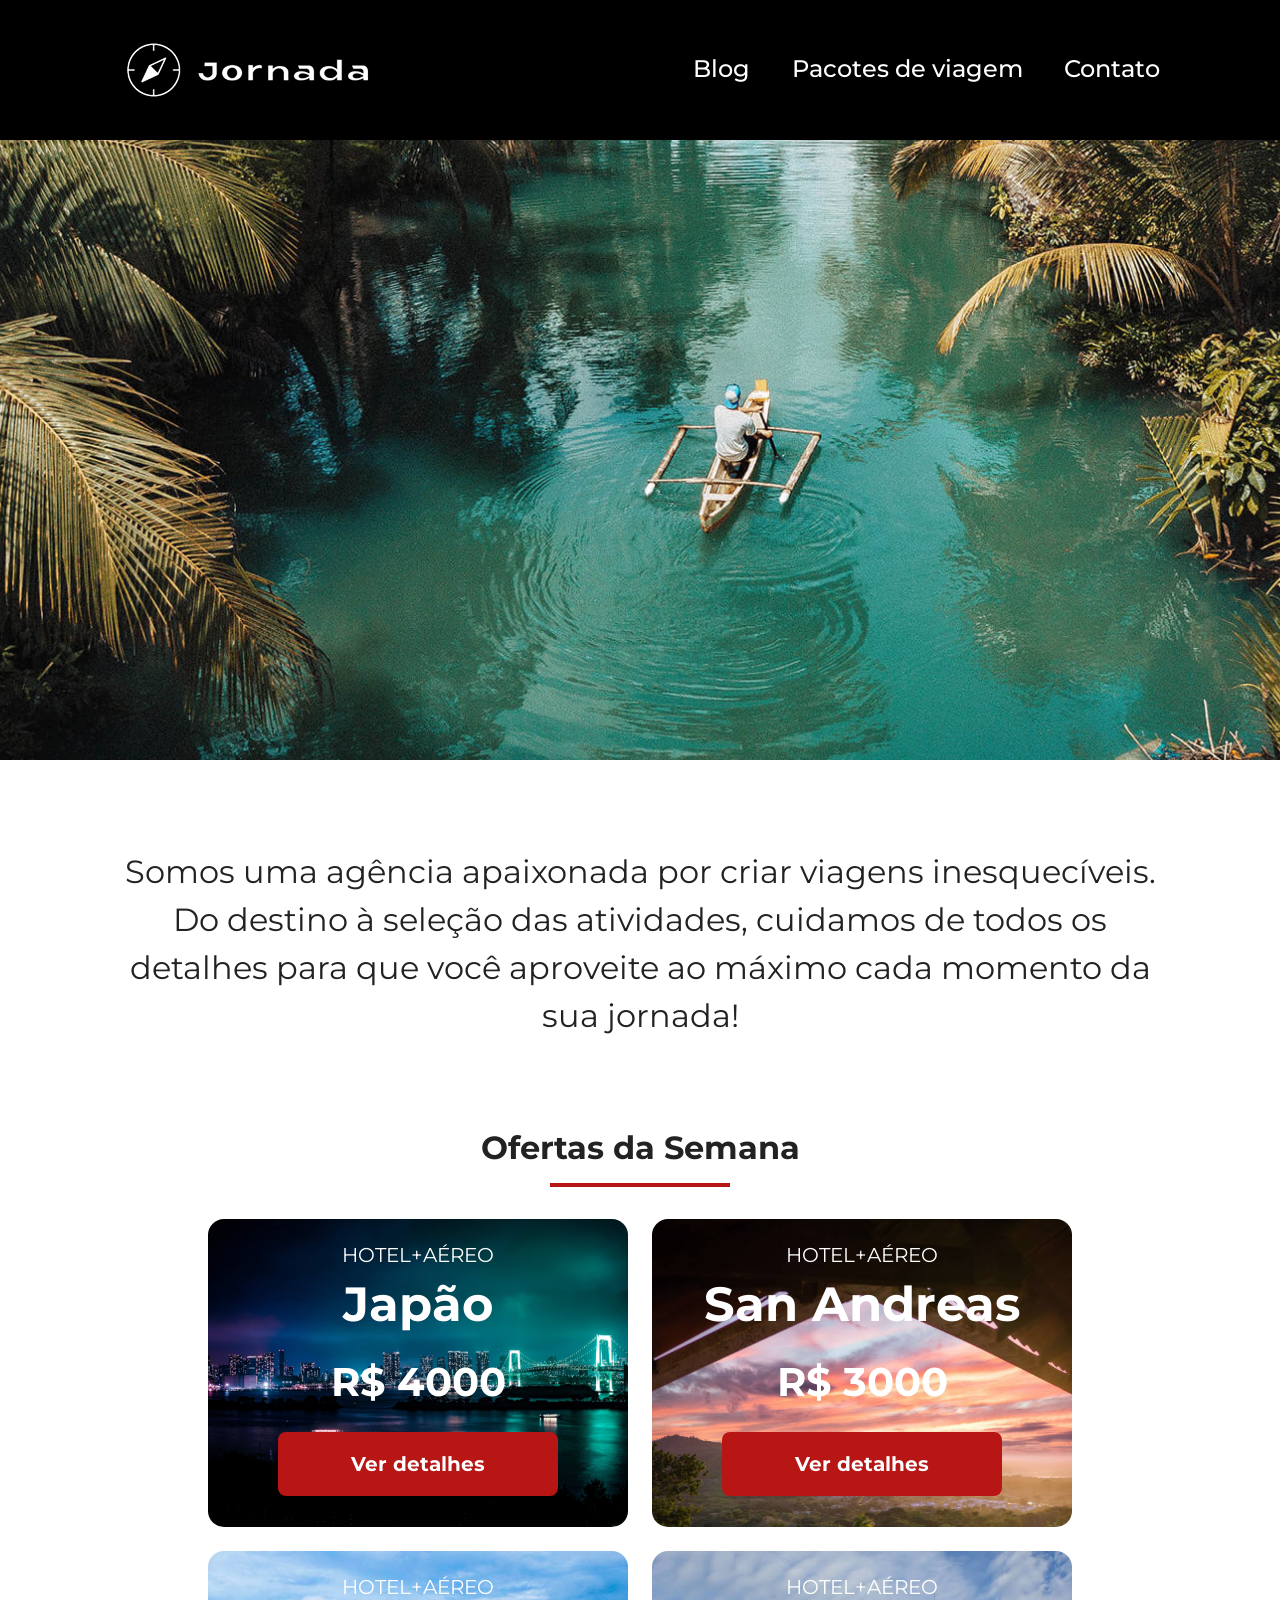
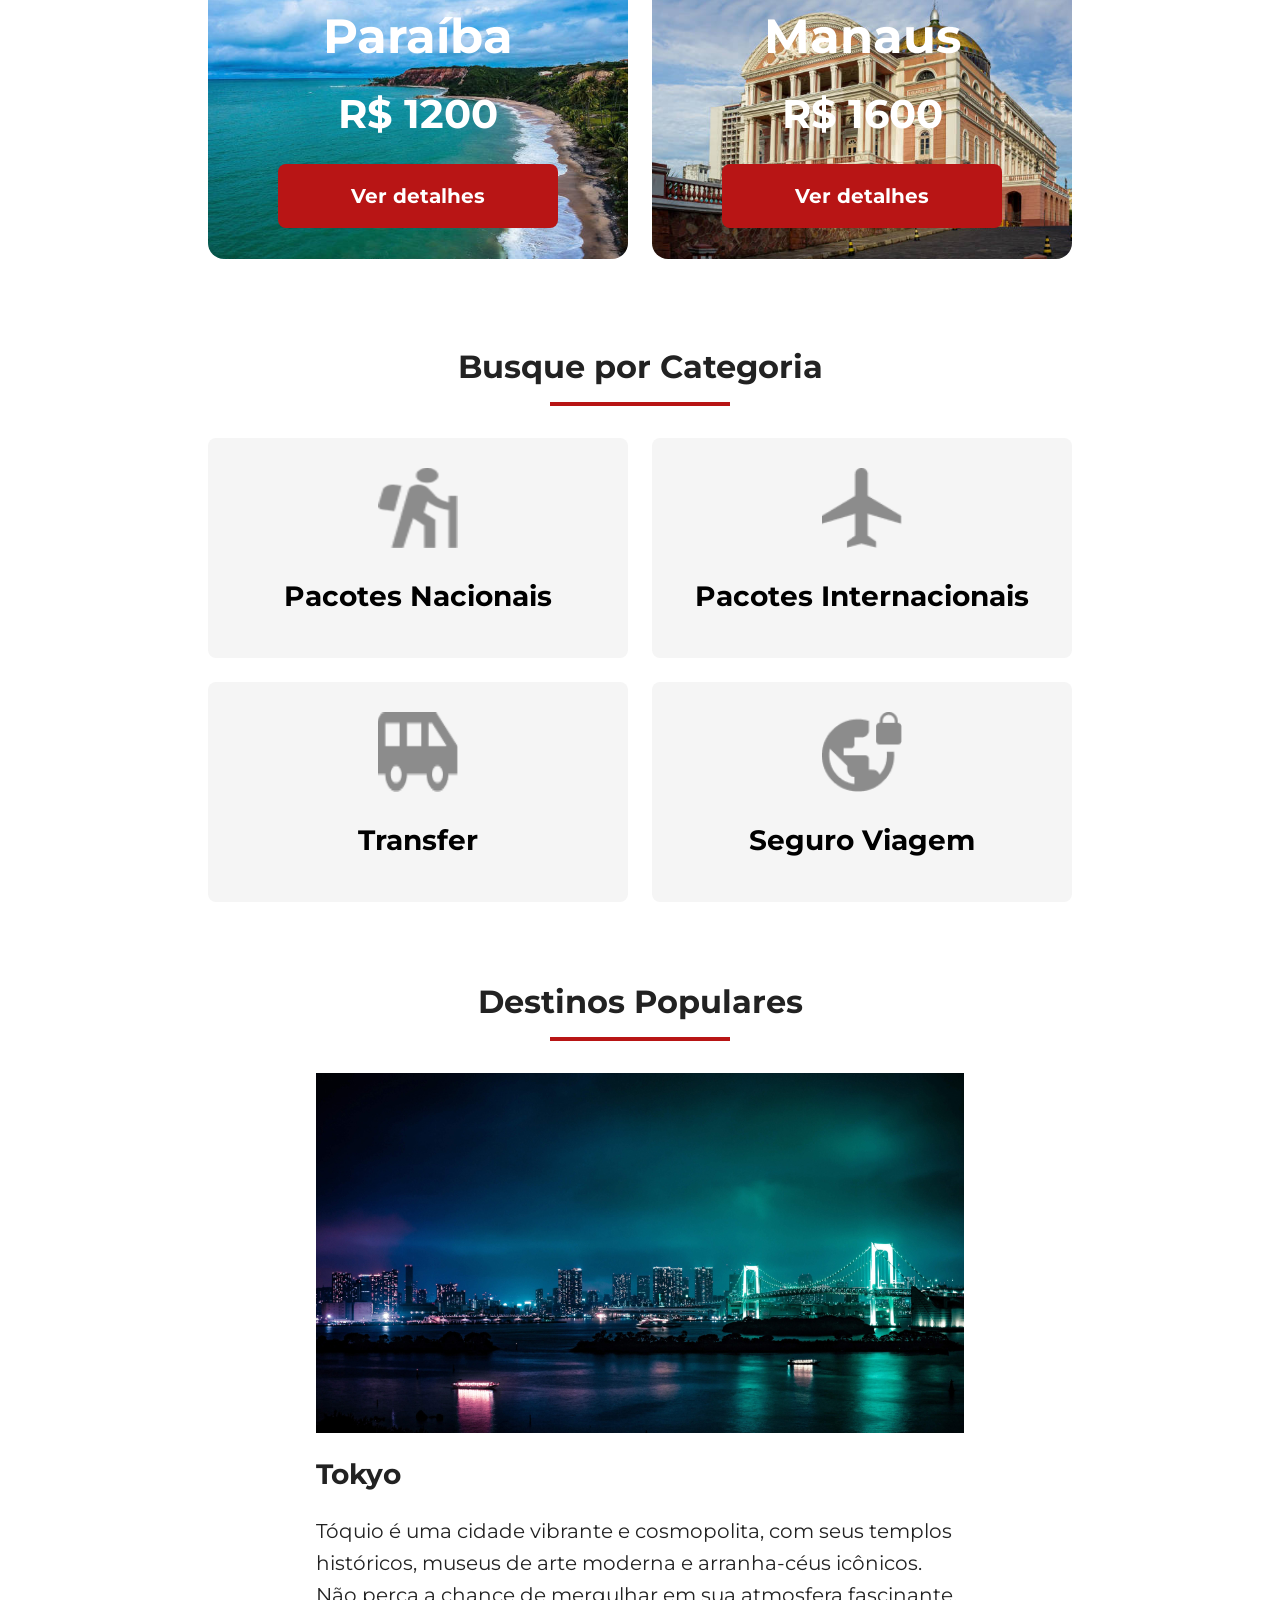
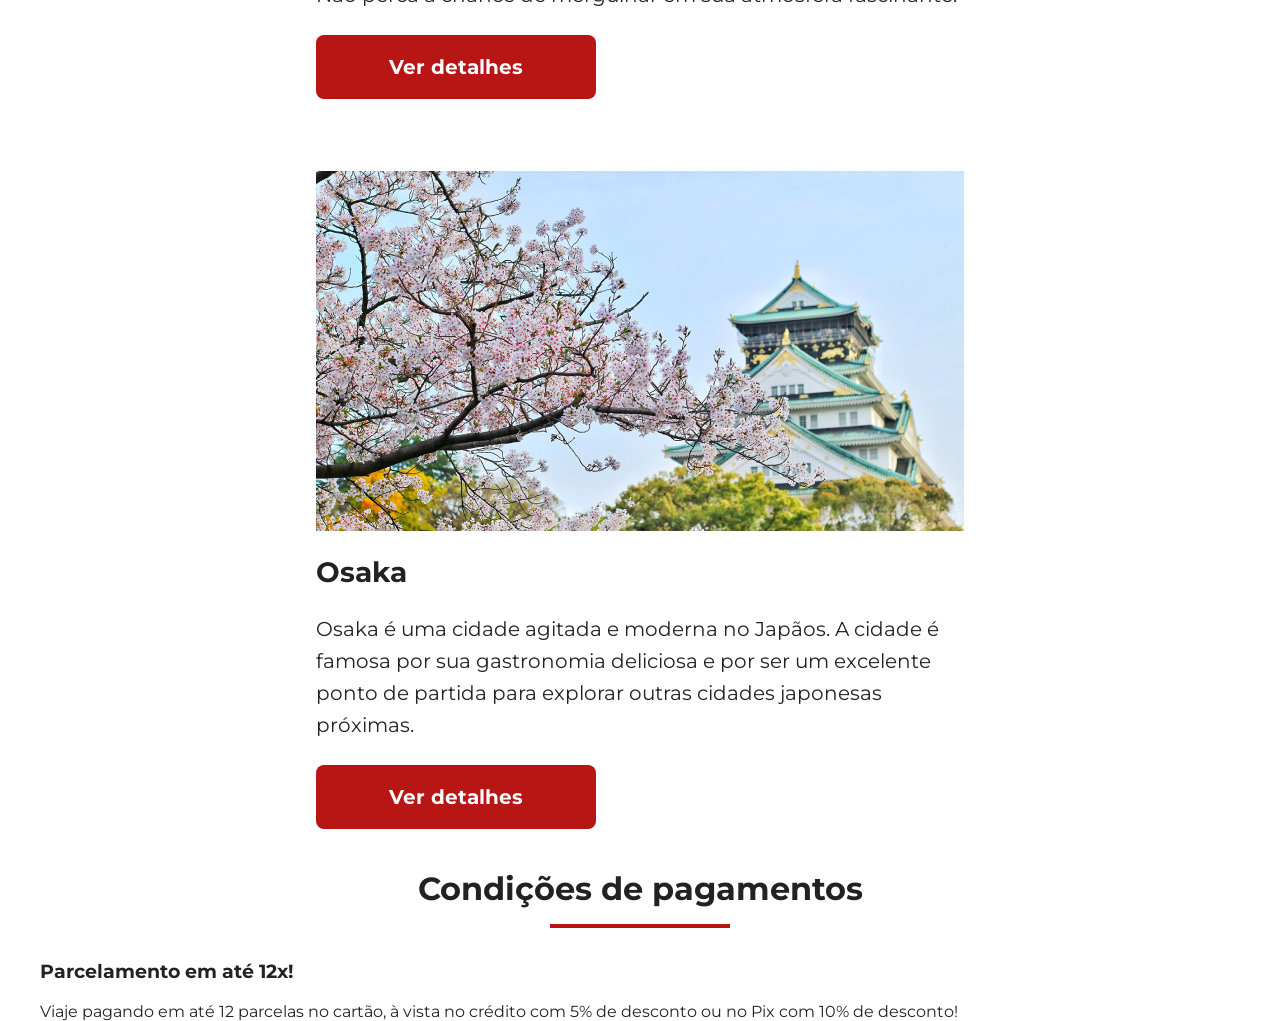
==== index.html @ bf931038 "adiciona a estrutura da sessao de pagamentos" ====
<!DOCTYPE html>
<html lang="pt-br">
<head>
    <meta charset="UTF-8">
    <meta name="viewport" content="width=device-width, initial-scale=1.0">
    <link rel="stylesheet" href="./css/style.css">
    <title>Jornada Viagens</title>
</head>
<body>
    <header>
        <a class="logo" href="index.html" title="Voltar para a página inicial"><img class="img-mobile" src="./img/bussula-Jornada-branco.png" alt="Bussula do logo Jornada Viagens na cor branca"> <img class="img-desktop" src="./img/bussula-texto-jornada-branco.png" alt="logo do Jornada Viagens na cor branca"></a>
        <div class="navigation-menu">
            <label for="menu"><img src="./img/menu.png" alt="menu"></label>
            <input type="checkbox" id="menu" hidden>
            <nav>
                <ul class="list-links">
                    <li><a href="blog.html" title="Acessar Blog" target="_blank">Blog</a></li>
                    <li><a href="pacotes.html" title="Acessar pacote de Viagens" target="_blank">Pacotes de viagem</a></li>
                    <li><a href="contato.html" title="Acessar Contatos" target="_blank">Contato</a></li>
                </ul>
            </nav>
        </div>
    </header>
    <section class="hero">
        <div class="hero-img"></div>
        <h2>Somos uma agência apaixonada por criar viagens inesquecíveis. Do destino à seleção das atividades, cuidamos de todos os detalhes para que você aproveite ao máximo cada momento da sua jornada!</h2>
    </section>
    <section class="offers">
        <div class="section-title">
            <h2>Ofertas da Semana</h2>
            <hr>
        </div>
        <div class="offers-cards">
            <article class="card japao">
                <header>
                    <p>HOTEL+AÉREO</p>
                    <h3>Japão <br> <span>R$ 4000</span></h3>
                </header>
                <footer>
                    <a href="#" class="button">Ver detalhes</a>
                </footer>
            </article>
            <article class="card san-andreas">
                <header>
                    <p>HOTEL+AÉREO</p>
                    <h3>San Andreas<br> <span>R$ 3000</span></h3>
                </header>
                <footer>
                    <a href="#" class="button">Ver detalhes</a>
                </footer>
            </article>
            <article class="card paraiba">
                <header>
                    <p>HOTEL+AÉREO</p>
                    <h3>Paraíba <br> <span>R$ 1200</span></h3>
                </header>
                <footer>
                    <a href="#" class="button">Ver detalhes</a>
                </footer>
            </article>
            <article class="card manaus">
                <header>
                    <p>HOTEL+AÉREO</p>
                    <h3>Manaus <br> <span>R$ 1600</span></h3>
                </header>
                <footer>
                    <a href="#" class="button">Ver detalhes</a>
                </footer>
            </article>
        </div>
    </section>
    <section class="categories">
        <div class="section-title">
            <h2>Busque por Categoria</h2>
            <hr>
        </div>
        <section class="categories-container">
            <div class="categories-cards">
                <a href="#" class="categories-links" target="_blank" title="Busque pela categoria Pacotes Nacionais"><img src="./img/icon-pacotes-nacionais.png" alt="Icone de um homem andando com uma mochila nas costas"> <h4>Pacotes Nacionais</h4></a>
            </div>
            <div class="categories-cards">
                <a href="#" class="categories-links" target="_blank" title="Busque pela categoria Pacotes Internacionais"><img src="./img/icon-pacotes-interacionais.png" alt="Icone de um avião"> <h4>Pacotes Internacionais</h4></a>
            </div>
            <div class="categories-cards">
                <a href="#" class="categories-links" target="_blank" title="Busque pela categoria Transfer"><img src="./img/icon-transfer.png" alt="Icone de uma van"> <h4>Transfer</h4></a>
            </div>
            <div class="categories-cards">
                <a href="#" class="categories-links" target="_blank" title="Busque pela categoria Seguro Viagem"><img src="./img/icon-seguro viagem.png" alt="Icone do planeta terra com um cadeado"> <h4>Seguro Viagem</h4></a>
            </div>
        </section>
    </section>
    <section class="destination">
        <div class="section-title">
            <h2>Destinos Populares</h2>
            <hr>
        </div>
        <div class="destination-items">
            <article class="item">
                <header>
                    <div class="img-item tokyo"></div>
                    <h4>Tokyo</h4>
                    <p>Tóquio é uma cidade vibrante e cosmopolita, com seus templos históricos, museus de arte moderna e arranha-céus icônicos. Não perca a chance de mergulhar em sua atmosfera fascinante.</p>
                </header>
                <footer>
                    <a href="#" class="button" target="_blank" title="Veja mais detalhes do destino Tokyo">Ver detalhes</a>
                </footer>
            </article>
            <article class="item">
                <header>
                    <div class="img-item osaka"></div>
                    <h4>Osaka</h4>
                    <p>Osaka é uma cidade agitada e moderna no Japãos. A cidade é famosa por sua gastronomia deliciosa e por ser um excelente ponto de partida para explorar outras cidades japonesas próximas.</p>
                </header>
                <footer>
                    <a href="#" class="button" target="_blank" title="Veja mais detalhes do destino Osaka">Ver detalhes</a>
                </footer>
            </article>
        </div>
    </section>
    <section class="payments">
        <div class="section-title">
            <h2>Condições de pagamentos</h2>
            <hr>
        </div>
        <div class="text-content">
            <h3>Parcelamento em até 12x!</h3>
            <p>Viaje pagando em até 12 parcelas no cartão, à vista no crédito com 5% de desconto ou no Pix com 10% de desconto! </p>
        </div>
        <div class="image-content">
            <div class="image bag"></div>
            <div class="image passport"></div>
            <div class="image people"></div>
        </div>
    </section>
</body>
</html>
---- css/style.css ----
@import url(global.css);
@import url(header.css);
@import url(hero.css);
@import url(offers.css);
@import url(categories.css);
@import url(desination.css);
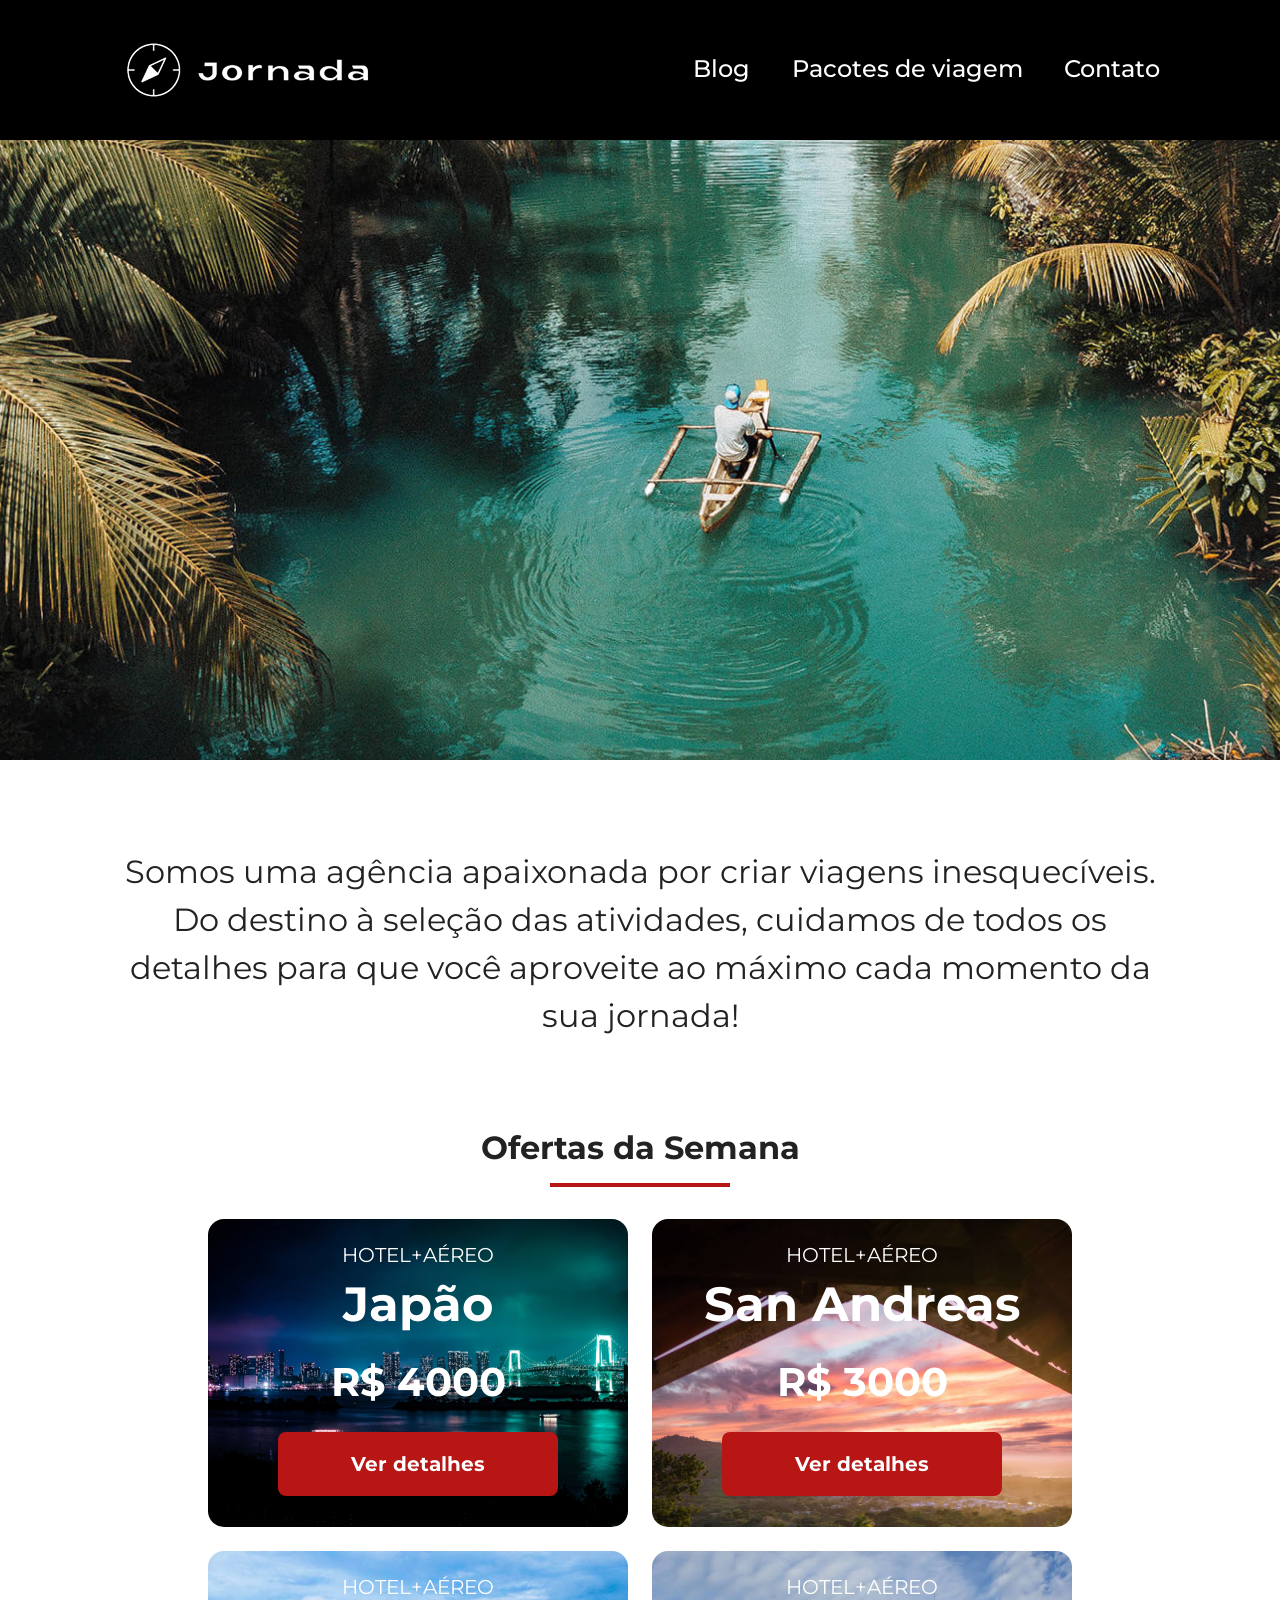
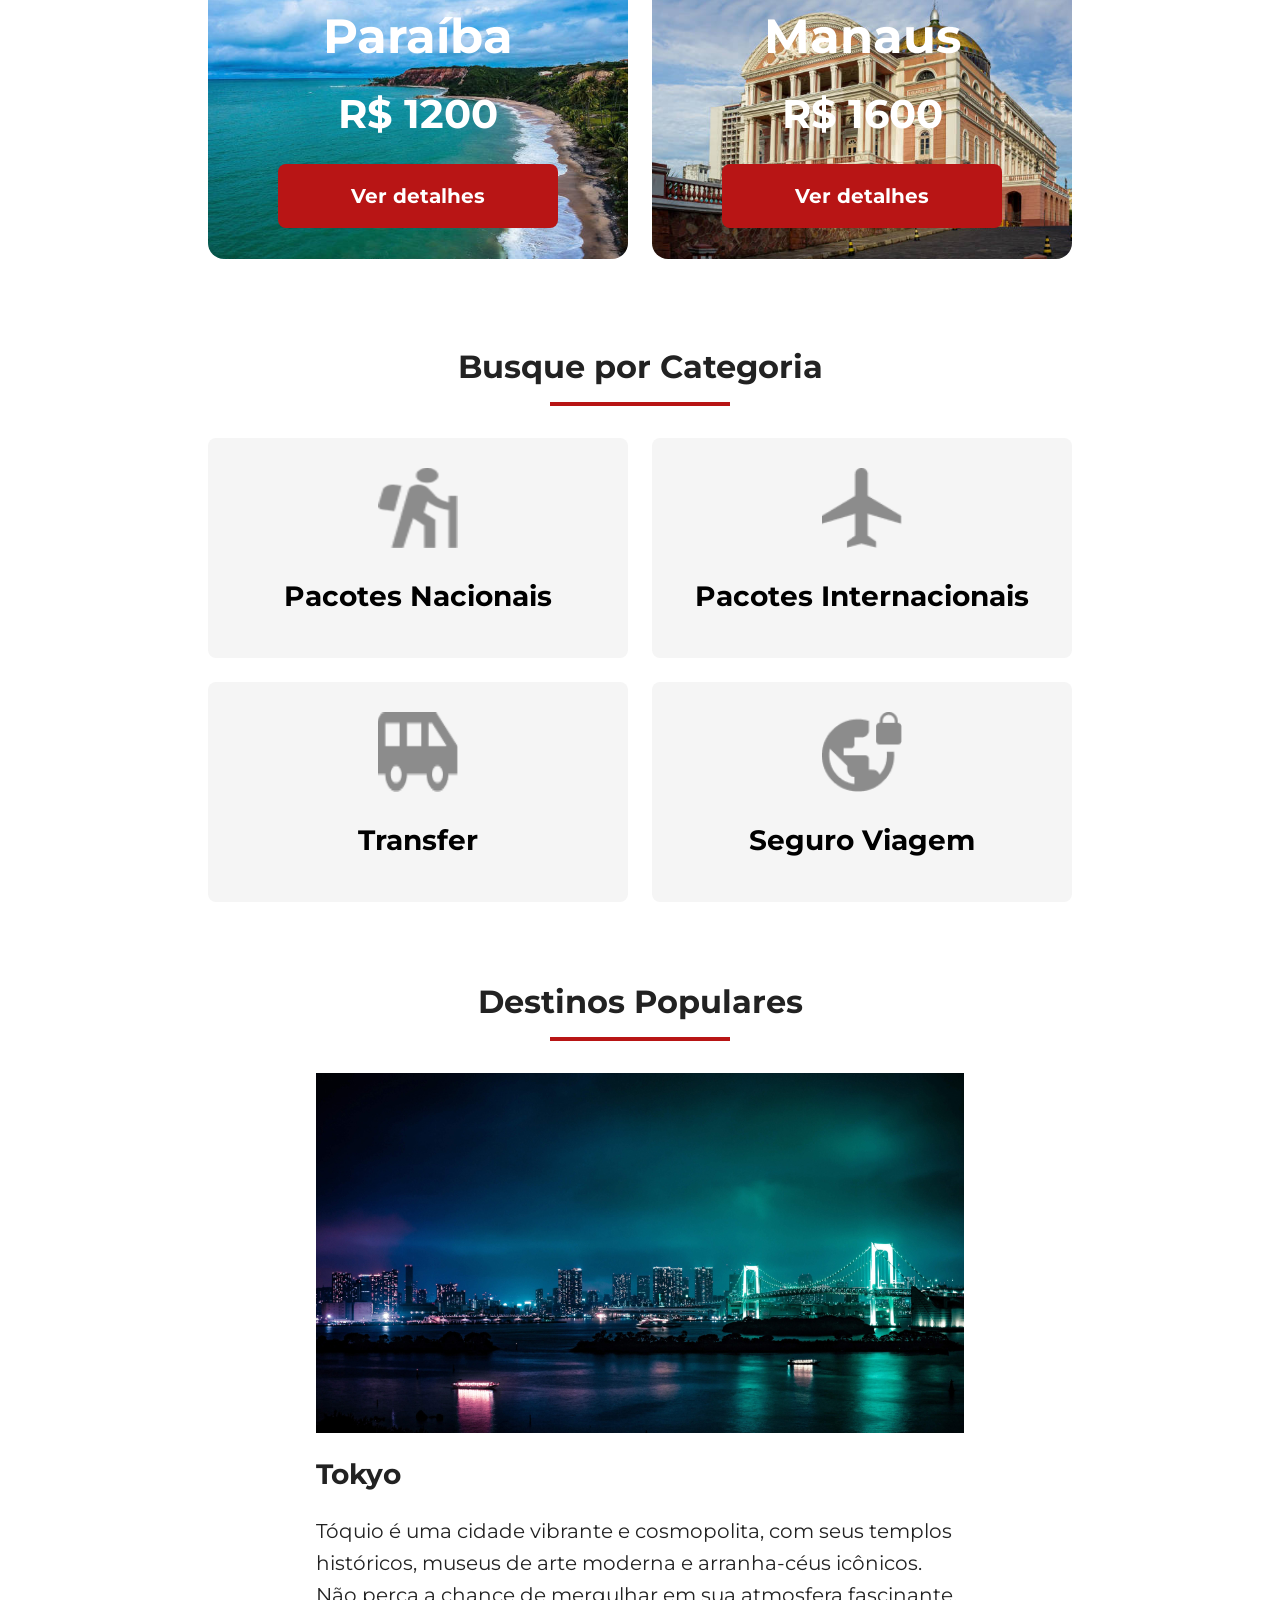
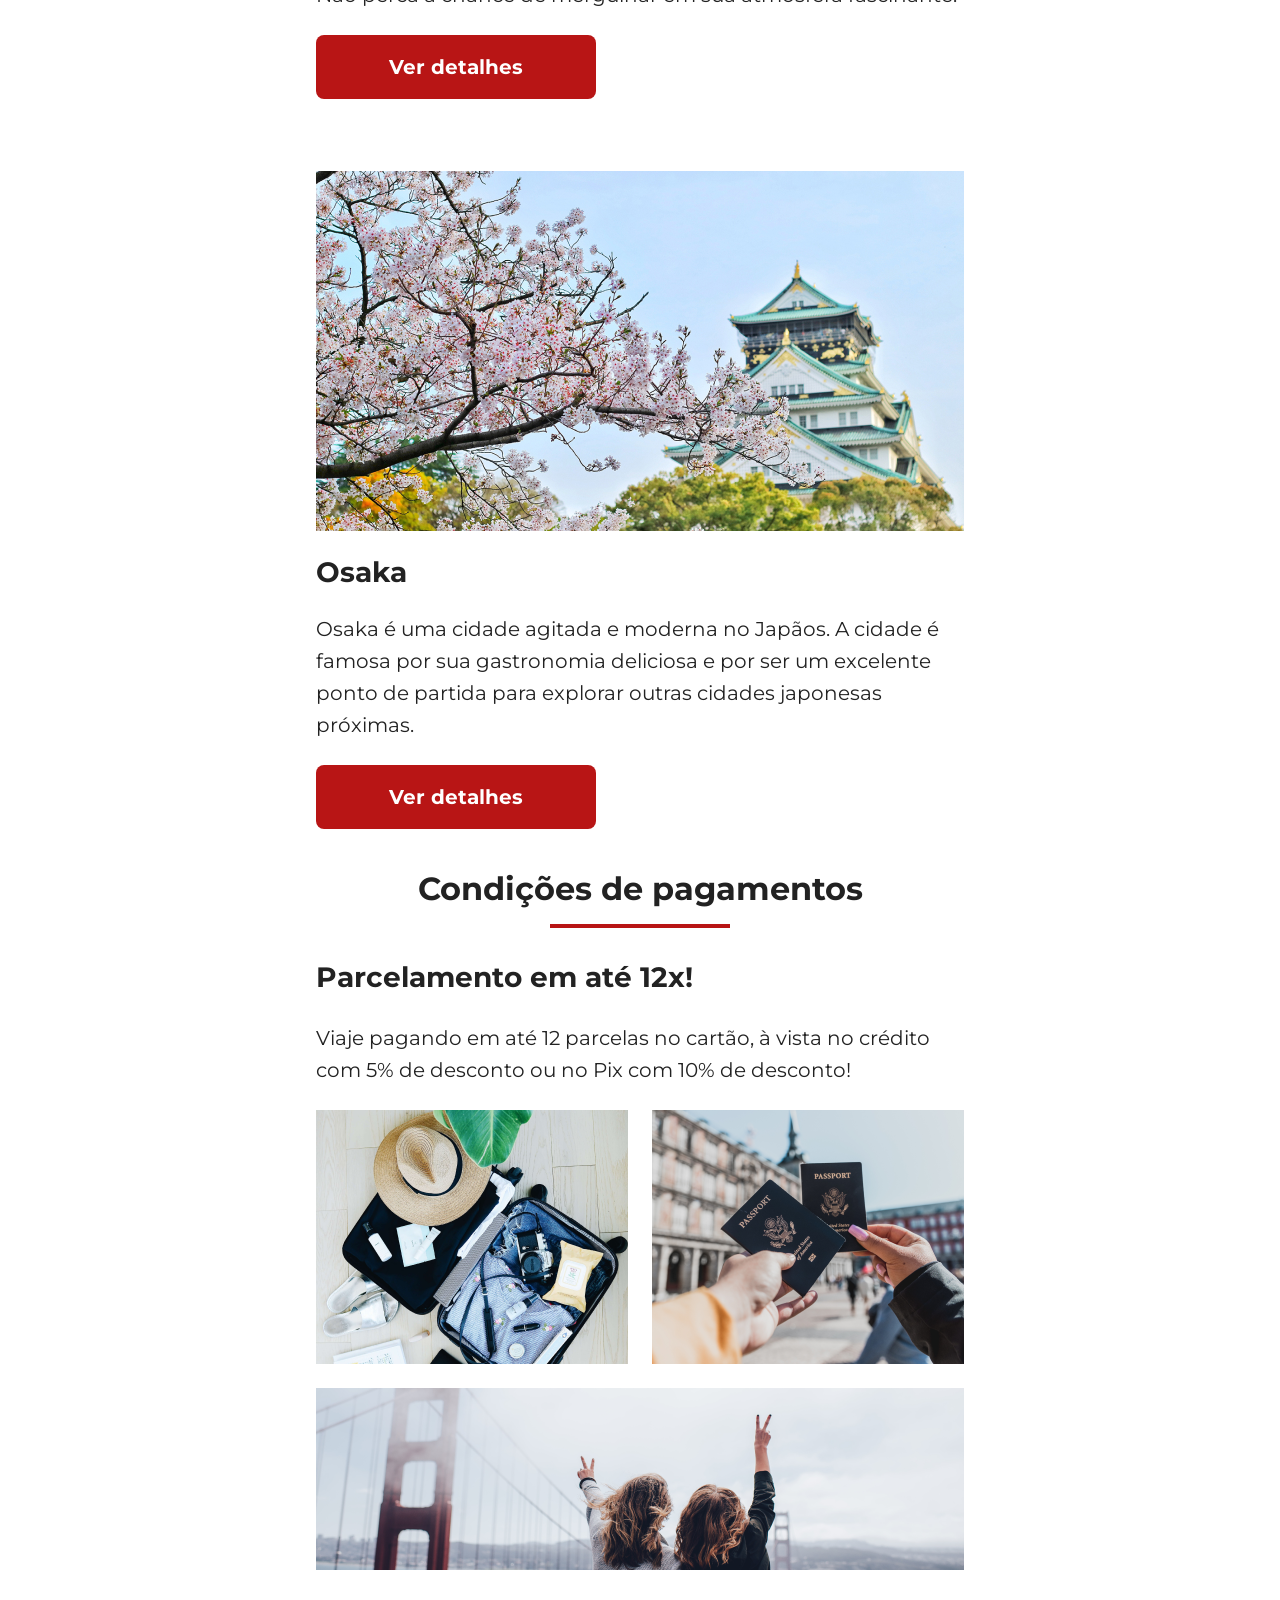
==== commit d283afa0: "finaliza a sessao de payments" ====
--- a/index.html
+++ b/index.html
@@ -123,8 +123,8 @@
             <hr>
         </div>
         <div class="text-content">
-            <h3>Parcelamento em até 12x!</h3>
-            <p>Viaje pagando em até 12 parcelas no cartão, à vista no crédito com 5% de desconto ou no Pix com 10% de desconto! </p>
+            <h3 class="content-title">Parcelamento em até 12x!</h3>
+            <p class="content-text">Viaje pagando em até 12 parcelas no cartão, à vista no crédito com 5% de desconto ou no Pix com 10% de desconto! </p>
         </div>
         <div class="image-content">
             <div class="image bag"></div>
--- a/css/style.css
+++ b/css/style.css
@@ -3,4 +3,5 @@
 @import url(hero.css);
 @import url(offers.css);
 @import url(categories.css);
-@import url(desination.css);+@import url(desination.css);
+@import url(payments.css);
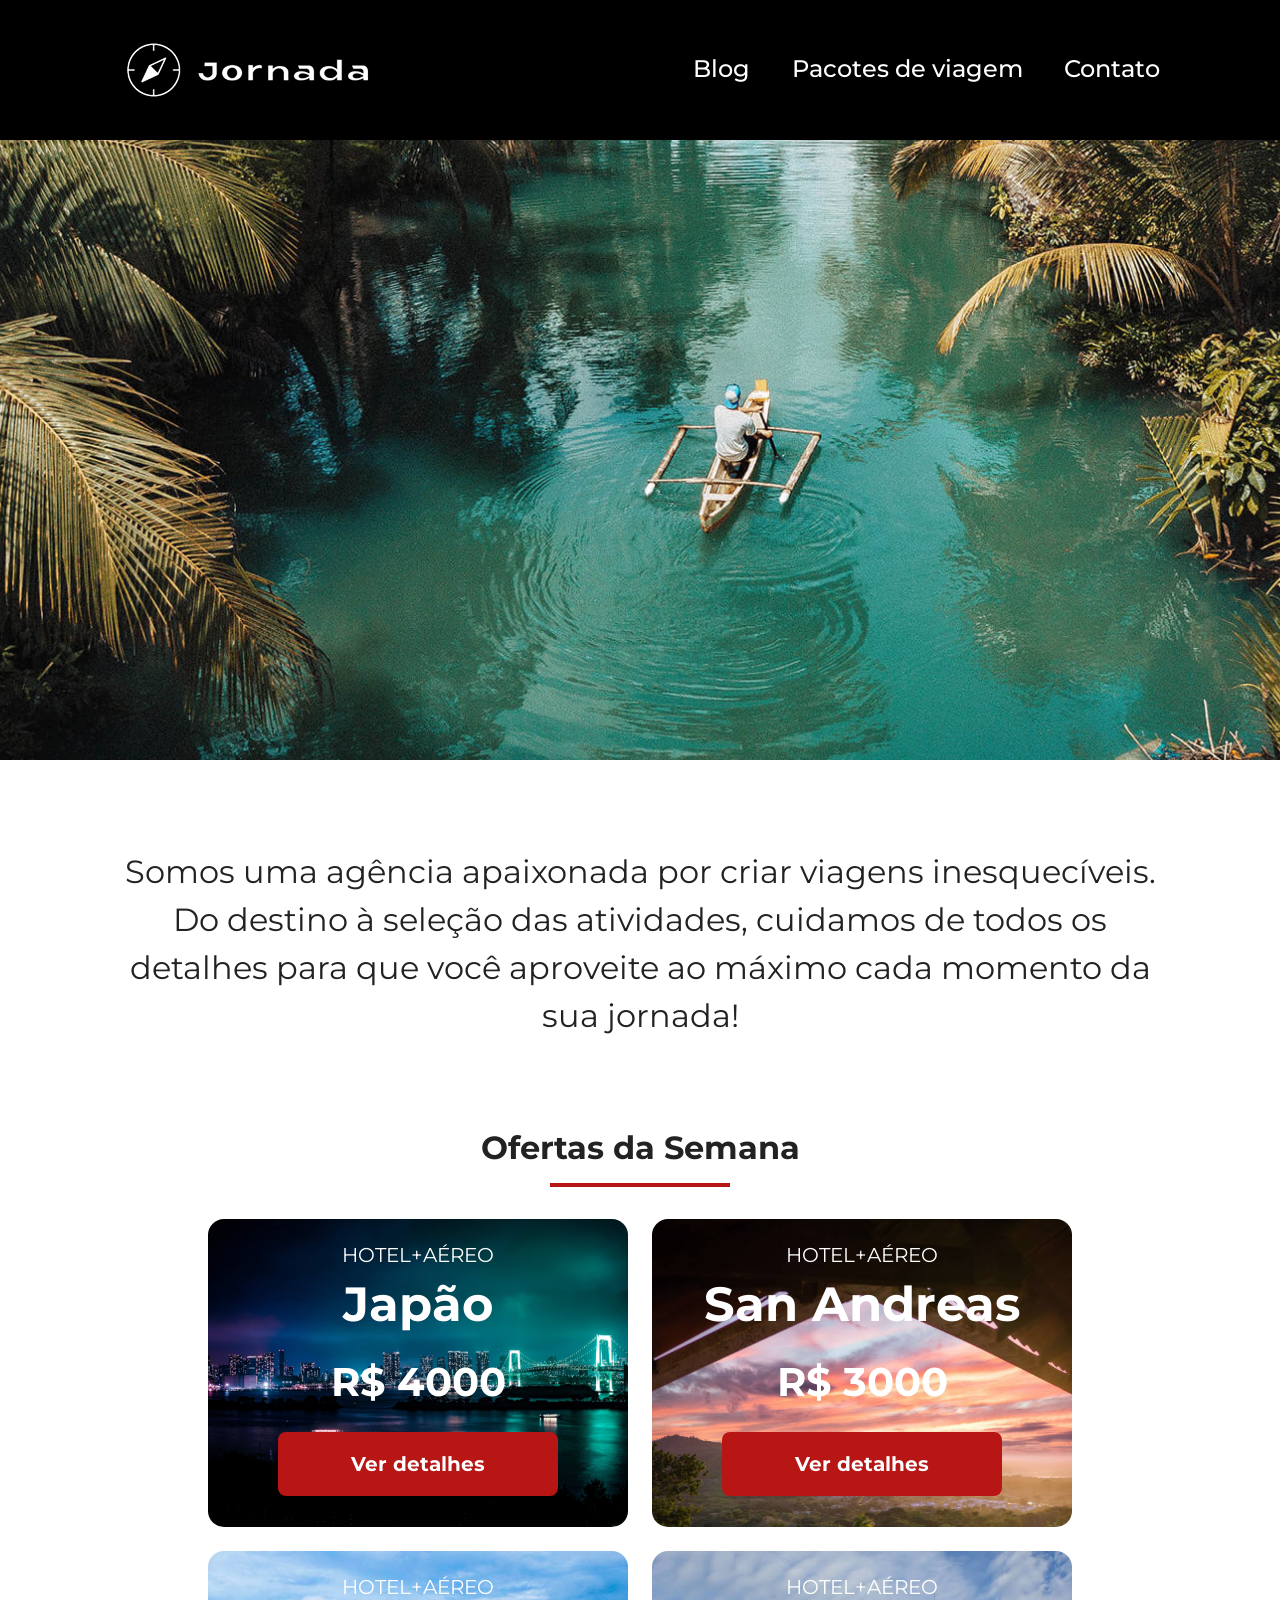
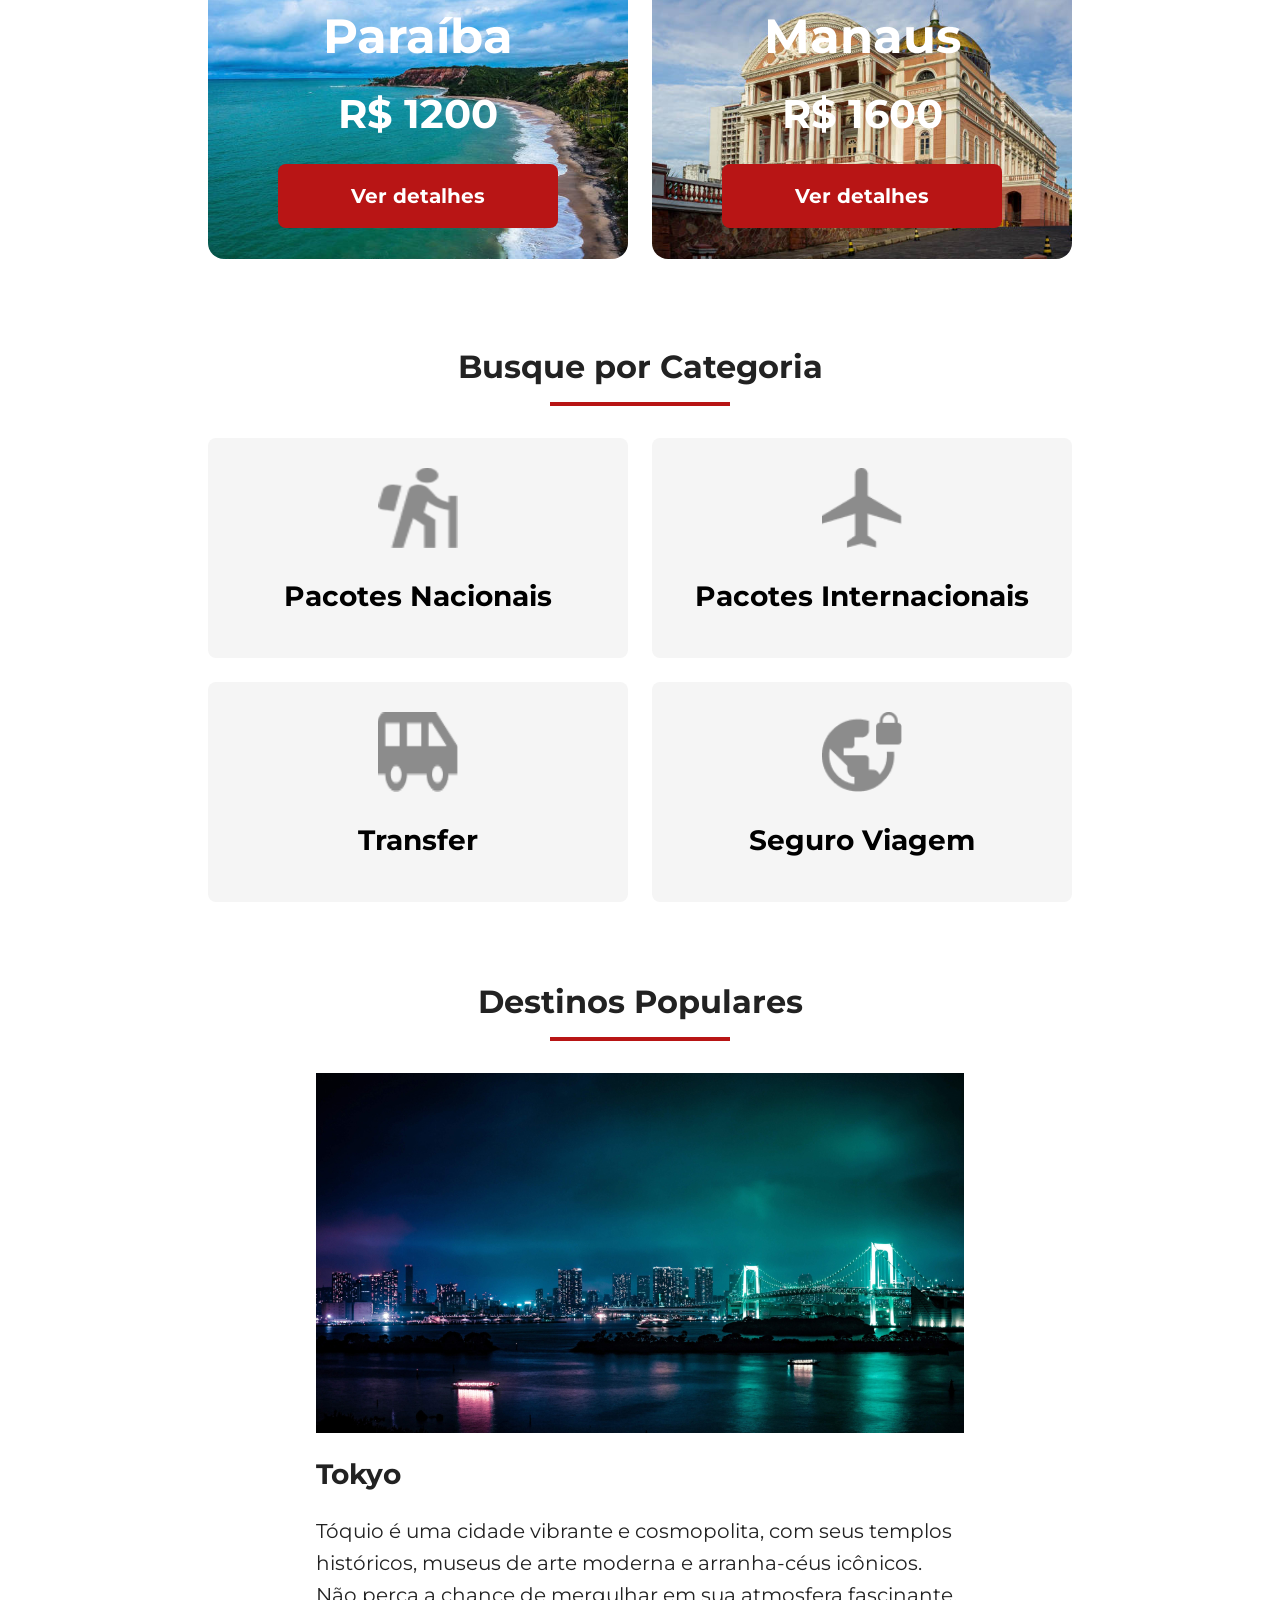
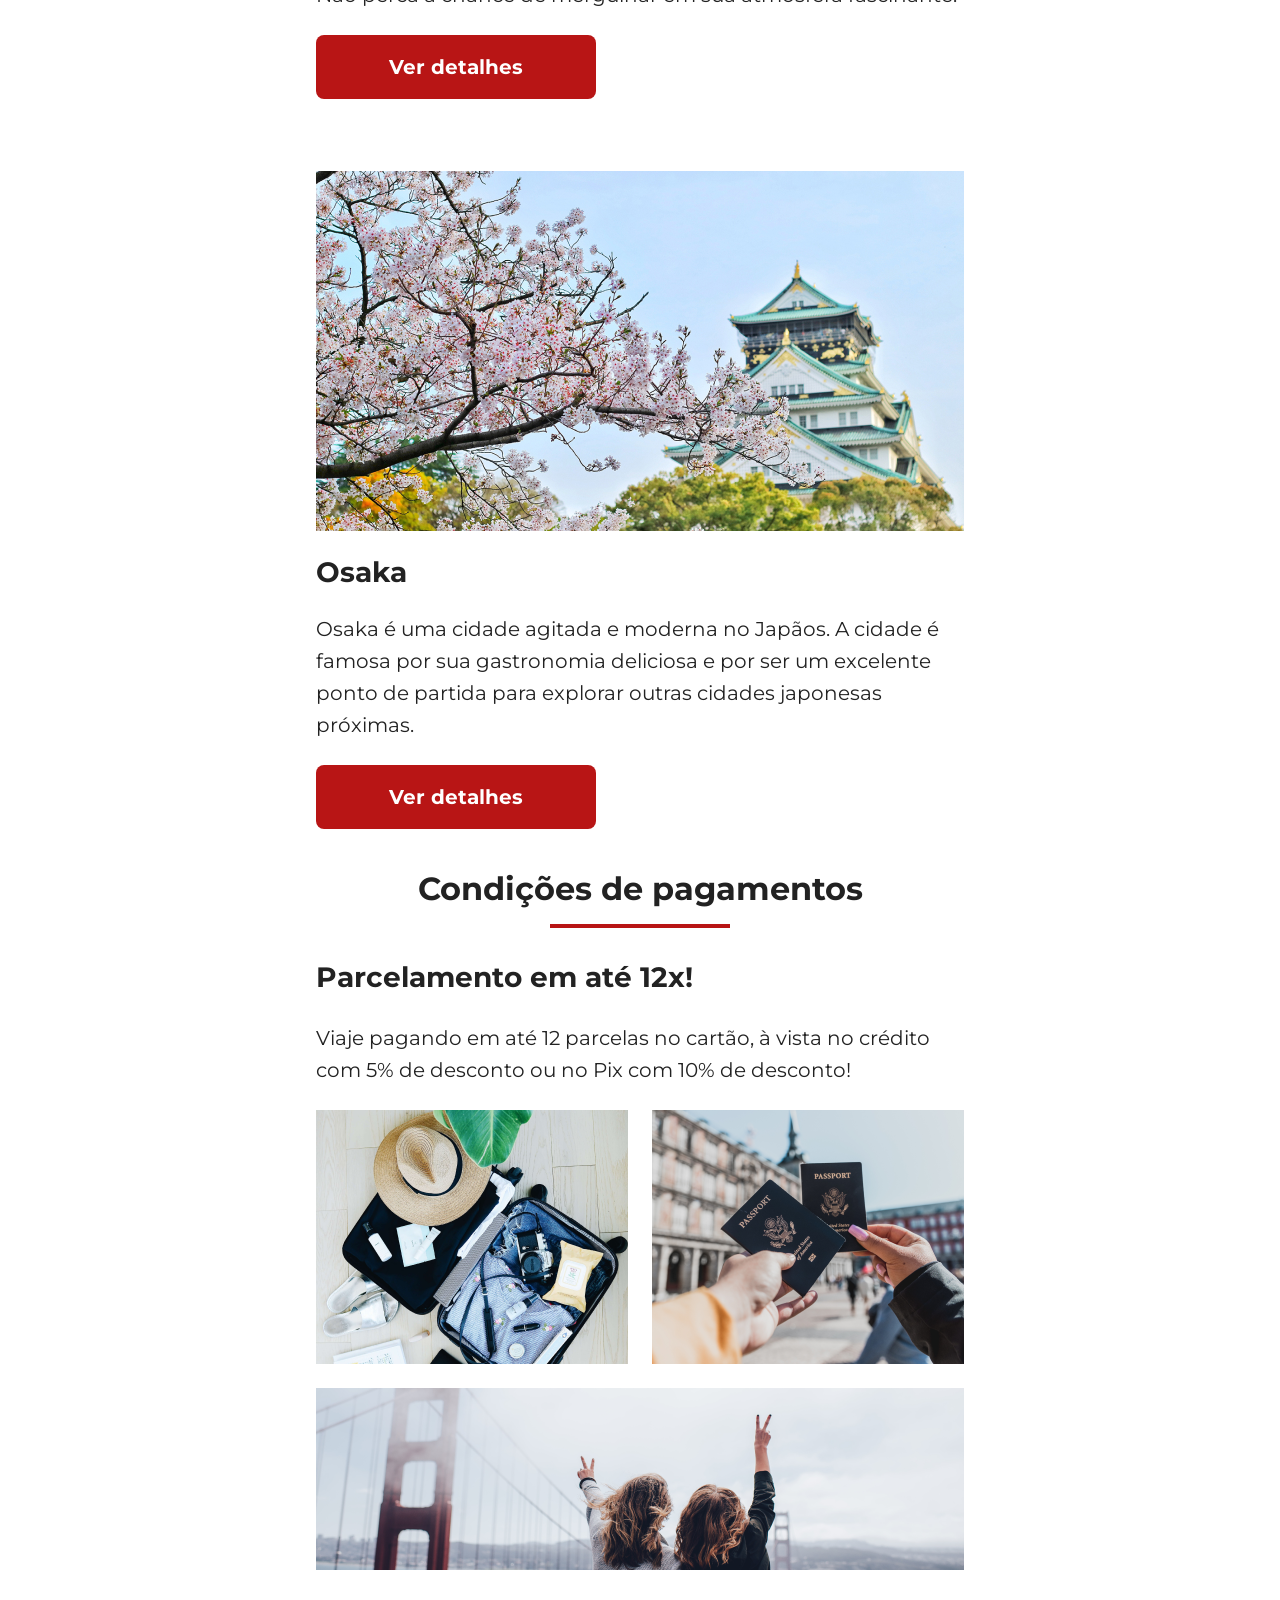
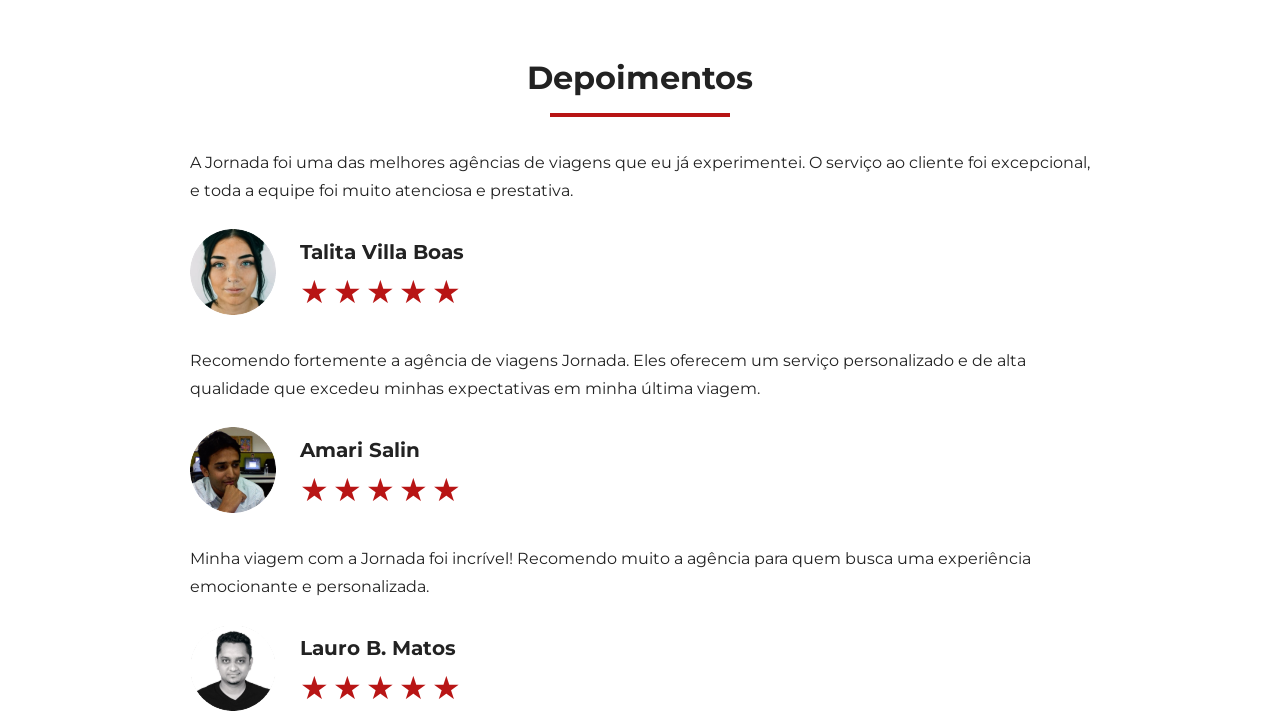
==== commit 4c913003: "finaliza stilos para o mobile" ====
--- a/index.html
+++ b/index.html
@@ -132,5 +132,67 @@
             <div class="image people"></div>
         </div>
     </section>
+    <section class="testimonials">
+        <div class="section-title">
+            <h2>Depoimentos</h2>
+            <hr>
+        </div>
+        <div class="testimonials-container">
+            <article>
+                <header>
+                    <p>A Jornada foi uma das melhores agências de viagens que eu já experimentei. O serviço ao cliente foi excepcional, e toda a equipe foi muito atenciosa e prestativa.</p>
+                </header>
+                <footer>
+                    <img src="img/photo-talita.png" alt="Imagem de perfil da cliente Talita Villas Boas">
+                    <div class="profile-content">
+                        <h4>Talita Villa Boas</h4>
+                        <div class="rating">
+                            <span class="star">★</span>
+                            <span class="star">★</span>
+                            <span class="star">★</span>
+                            <span class="star">★</span>
+                            <span class="star">★</span>
+                        </div>
+                    </div>
+                </footer>
+            </article>
+            <article>
+                 <header>
+                    <p>Recomendo fortemente a agência de viagens Jornada. Eles oferecem um serviço personalizado e de alta qualidade que excedeu minhas expectativas em minha última viagem.</p>
+                </header>
+                <footer>
+                    <img src="img/photo-amari.png" alt="Imagem de perfil da cliente Amari Salin">
+                    <div class="profile-content">
+                        <h4>Amari Salin</h4>
+                        <div class="rating">
+                            <span class="star">★</span>
+                            <span class="star">★</span>
+                            <span class="star">★</span>
+                            <span class="star">★</span>
+                            <span class="star">★</span>
+                        </div>
+                    </div>
+                </footer>
+            </article>
+            <article>
+                 <header>
+                    <p>Minha viagem com a Jornada foi incrível! Recomendo muito a agência para quem busca uma experiência emocionante e personalizada.</p>
+                </header>
+                <footer>
+                    <img src="img/photo-lauro.png" alt="Imagem de perfil da cliente Lauro Matos">
+                    <div class="profile-content">
+                        <h4>Lauro B. Matos</h4>
+                        <div class="rating">
+                            <span class="star">★</span>
+                            <span class="star">★</span>
+                            <span class="star">★</span>
+                            <span class="star">★</span>
+                            <span class="star">★</span>
+                        </div>
+                    </div>
+                </footer>
+            </article>
+        </div>
+    </section>
 </body>
 </html>
--- a/css/style.css
+++ b/css/style.css
@@ -4,4 +4,5 @@
 @import url(offers.css);
 @import url(categories.css);
 @import url(desination.css);
-@import url(payments.css);+@import url(payments.css);
+@import url(testimonials.css);
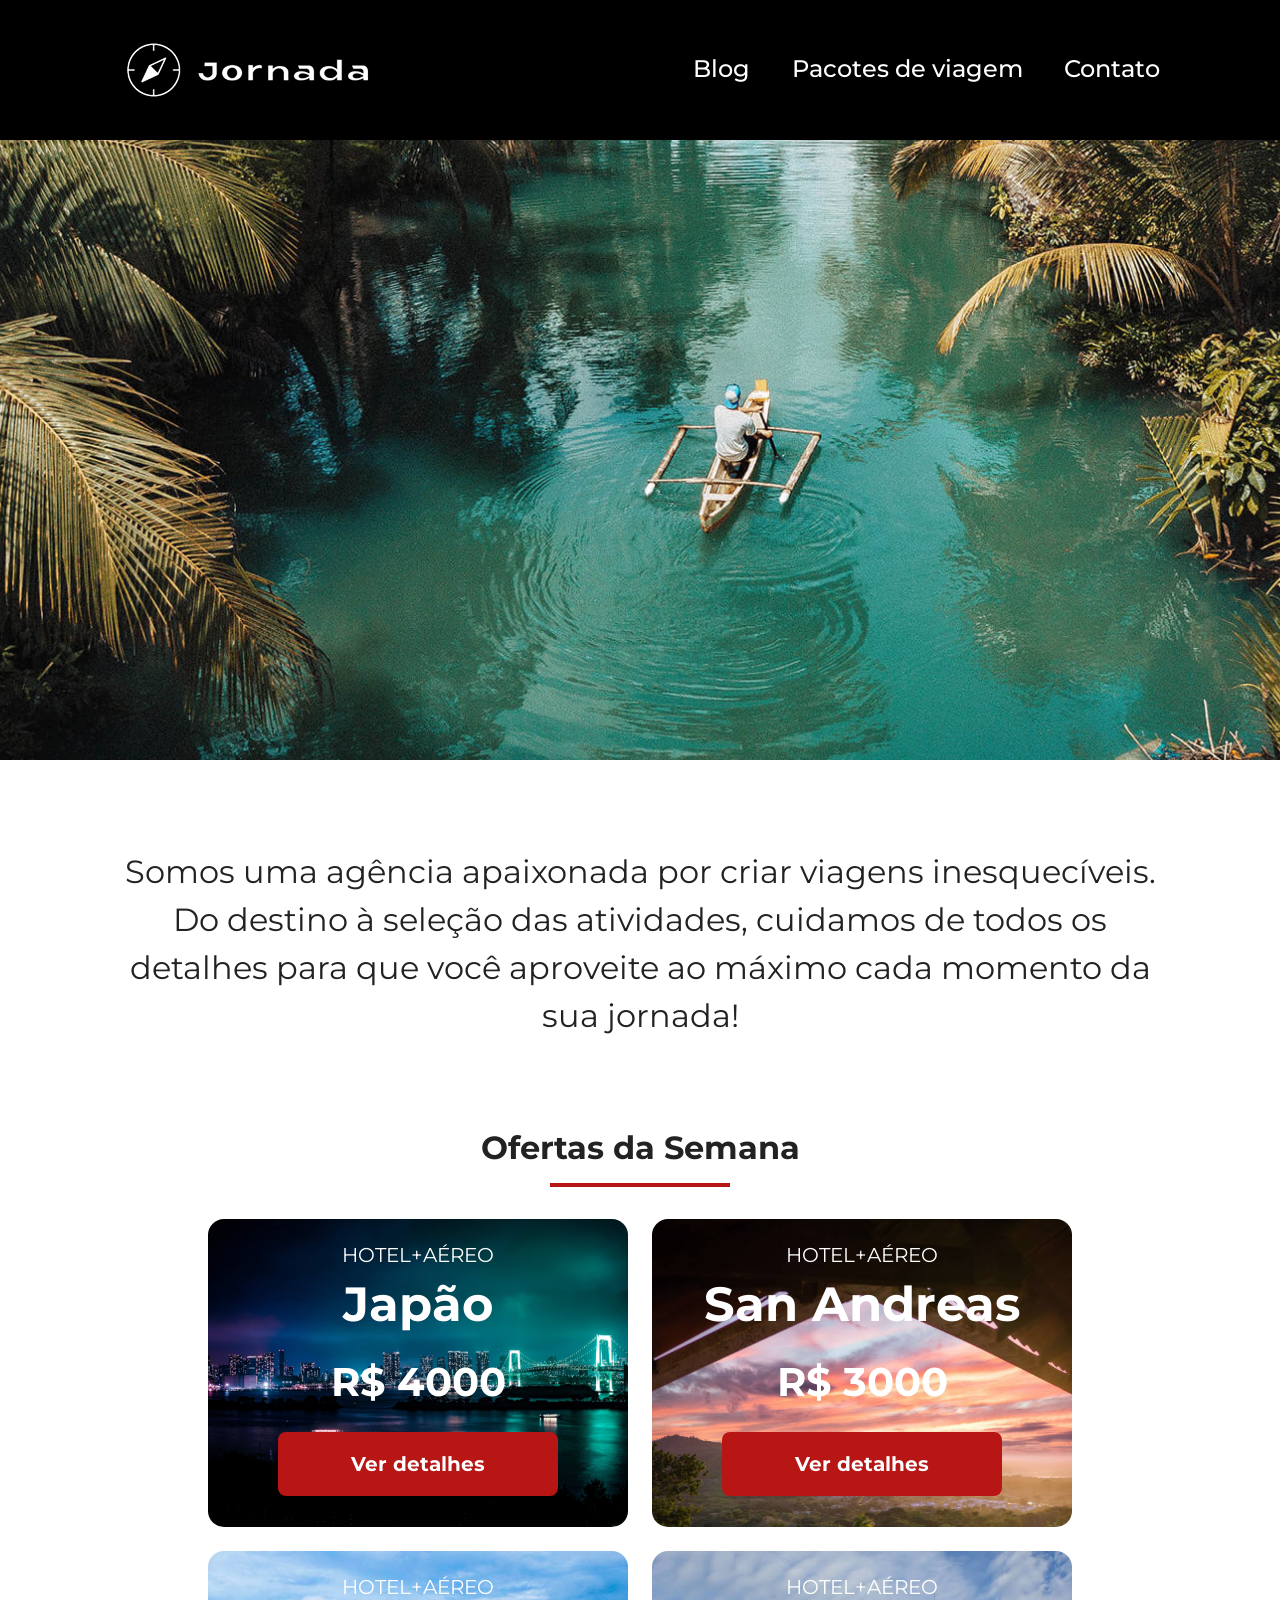
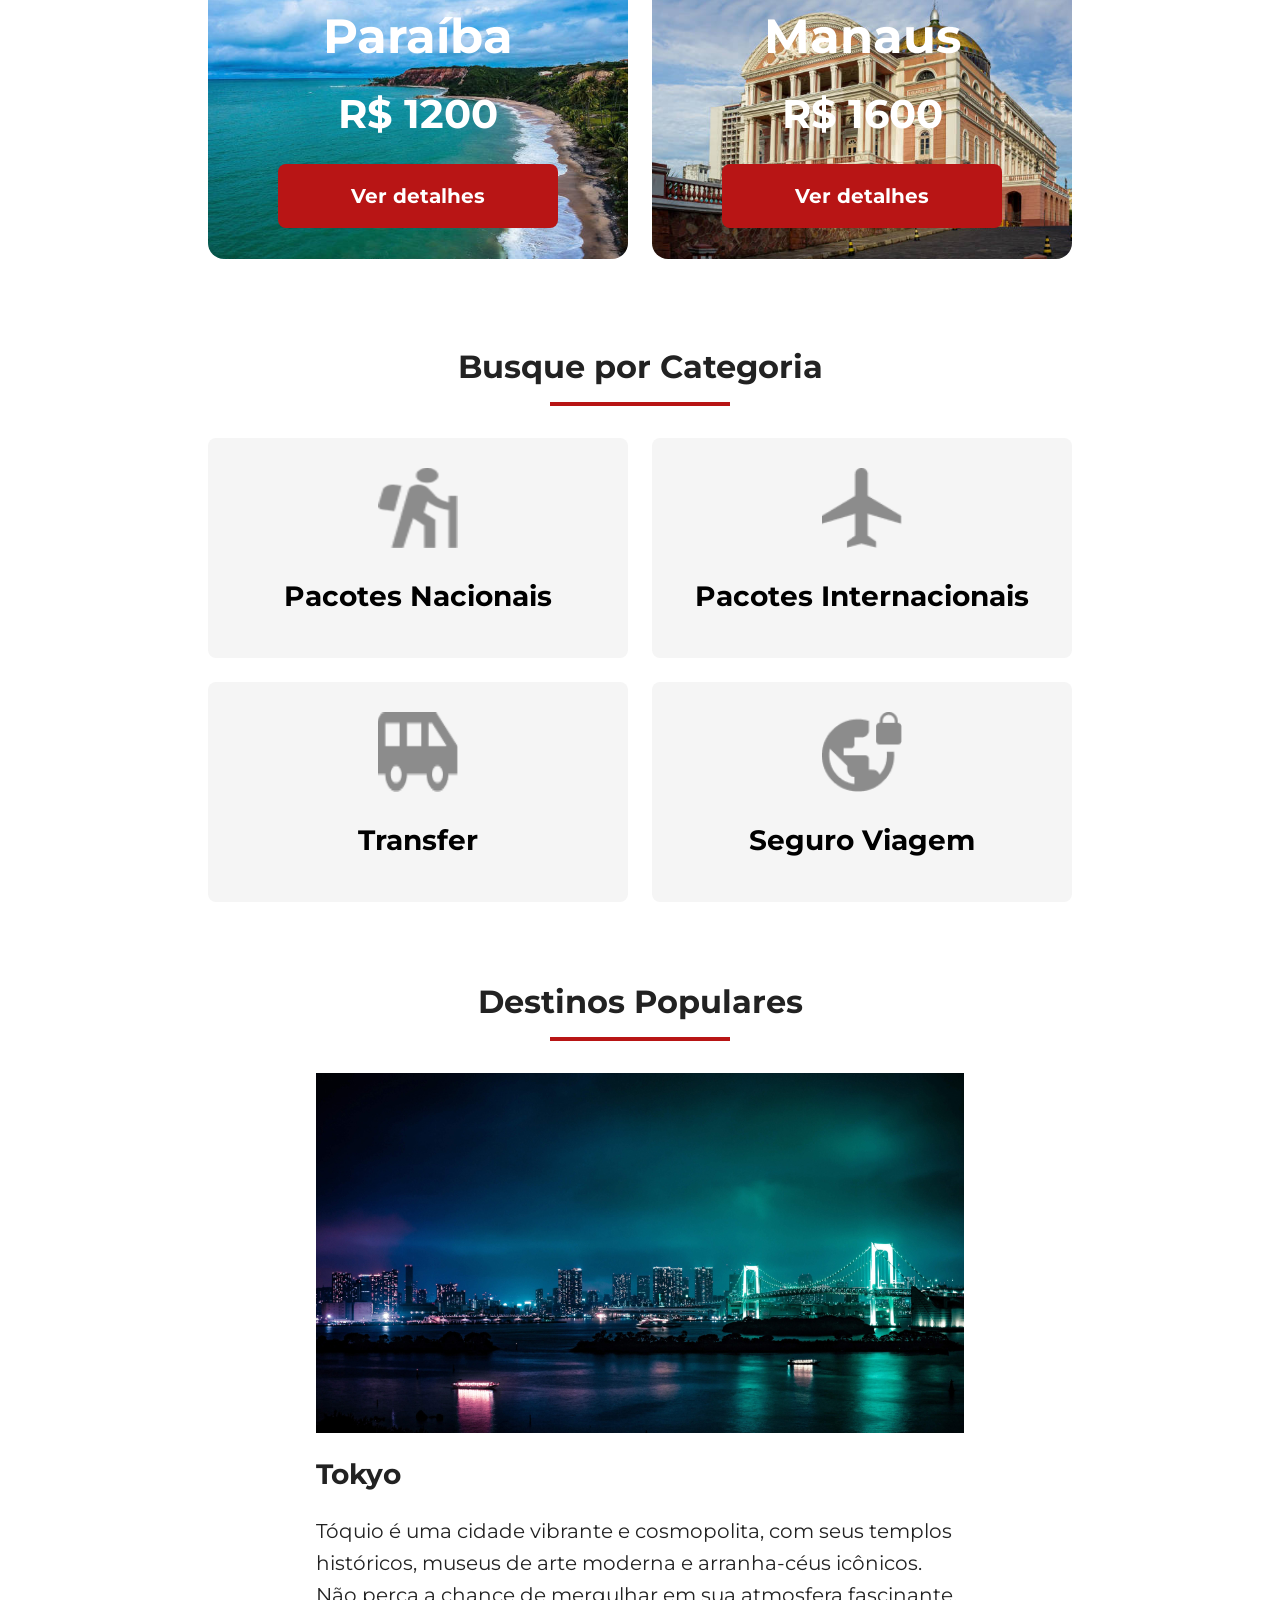
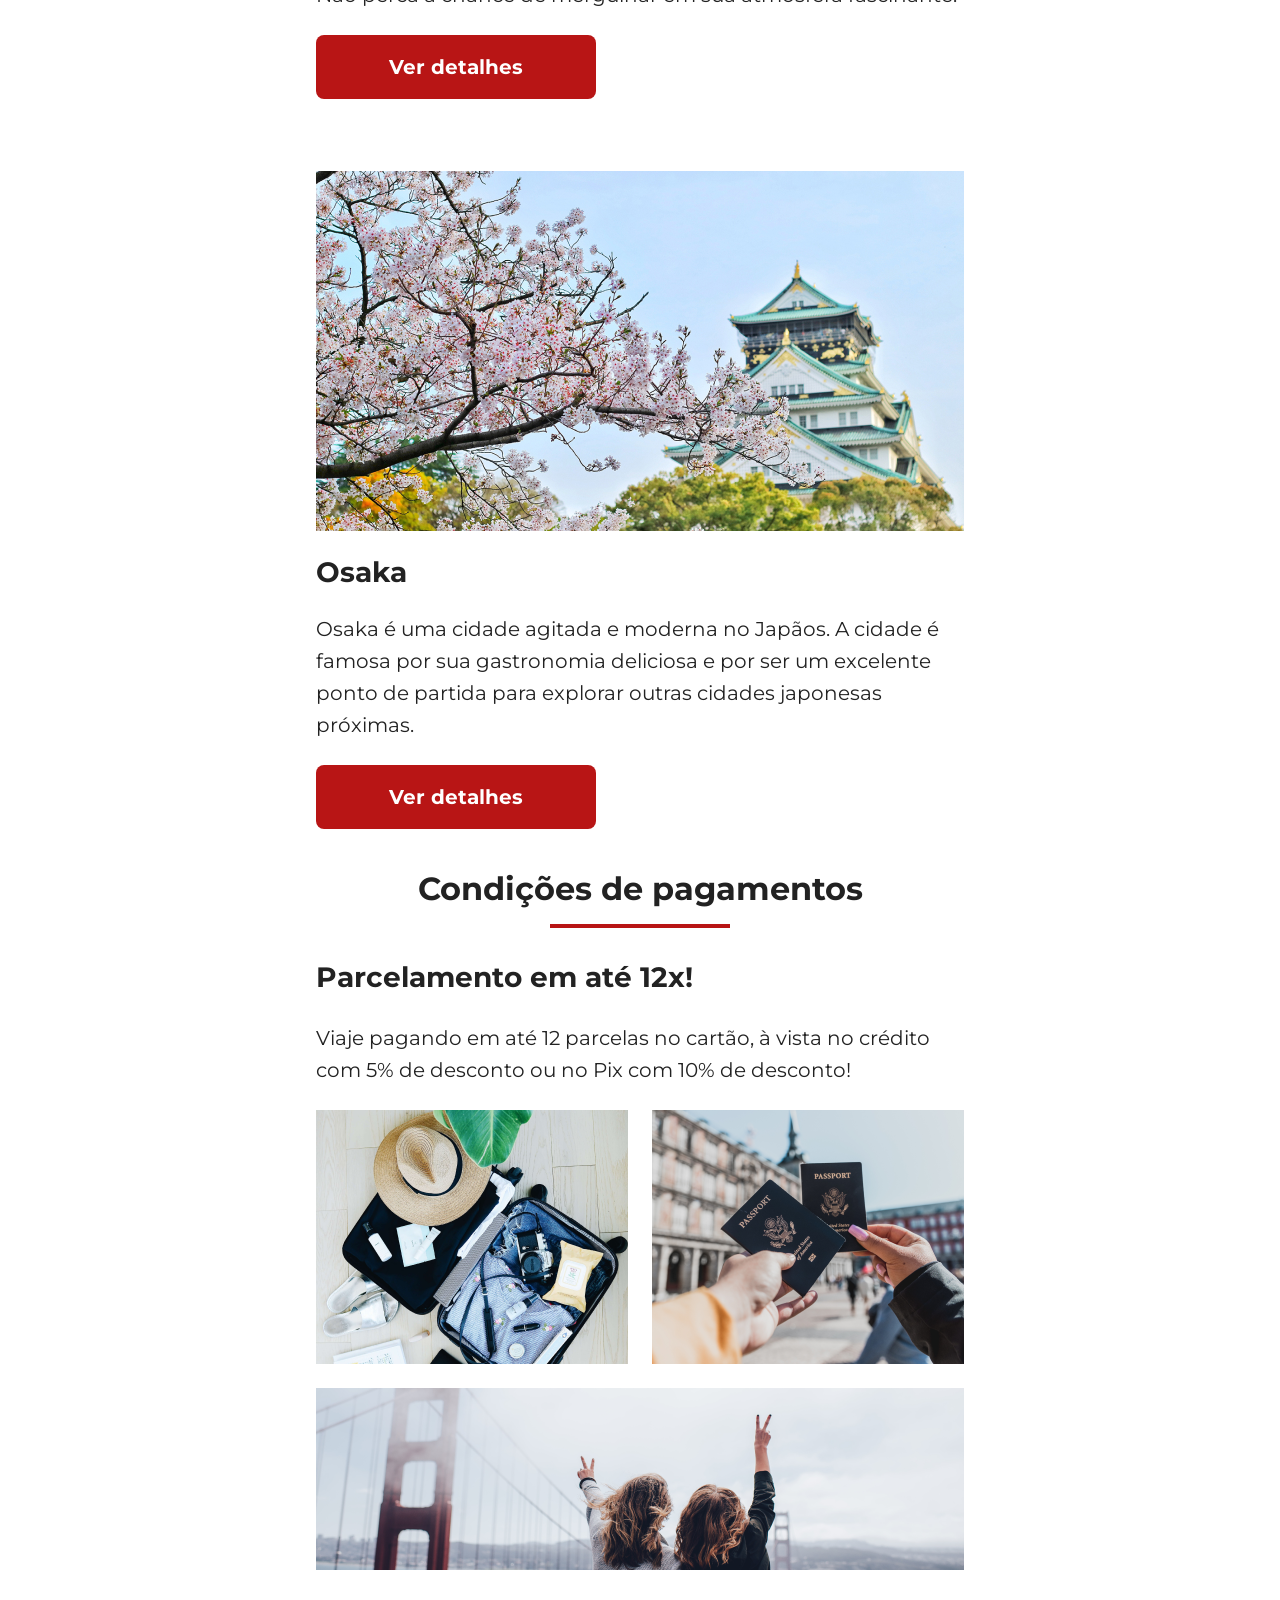
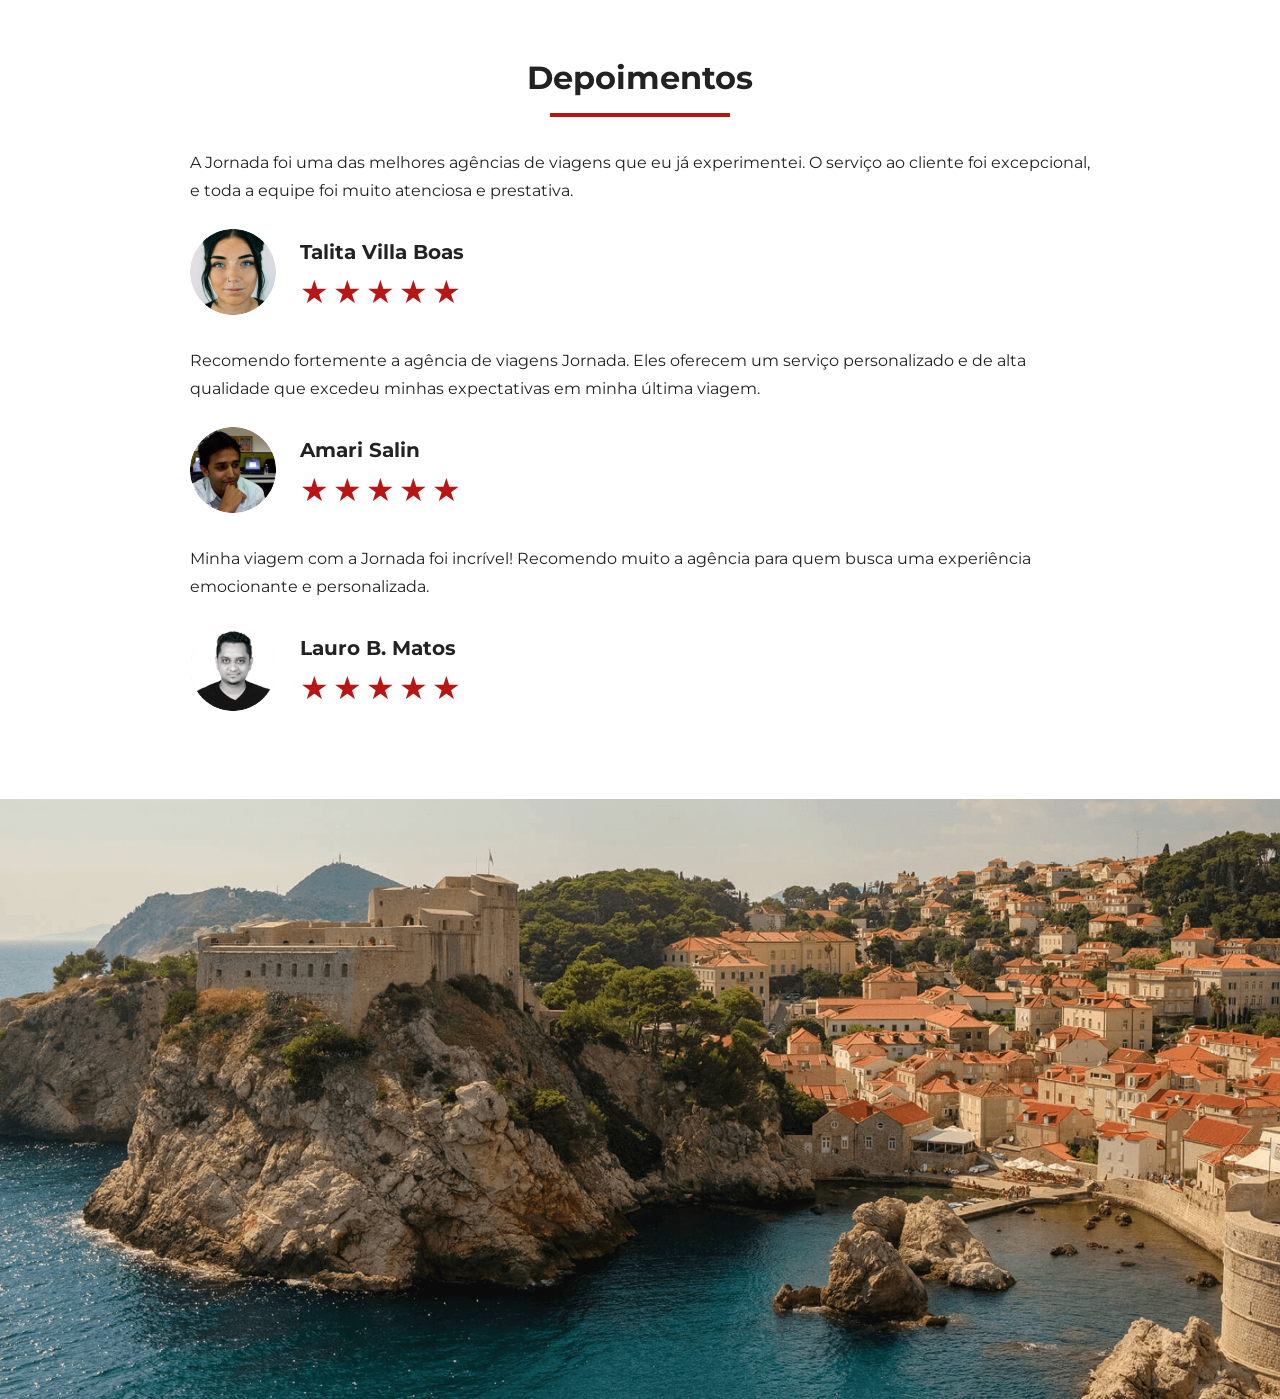
==== commit dc335558: "finaliza a sessao de hero-before-footer" ====
--- a/index.html
+++ b/index.html
@@ -194,5 +194,8 @@
             </article>
         </div>
     </section>
+    <section class="hero-before-footer">
+        <div class="hero-before-footer-img"></div>
+    </section>
 </body>
 </html>
--- a/css/style.css
+++ b/css/style.css
@@ -5,4 +5,5 @@
 @import url(categories.css);
 @import url(desination.css);
 @import url(payments.css);
-@import url(testimonials.css);+@import url(testimonials.css);
+@import url(hero-before-footer.css);
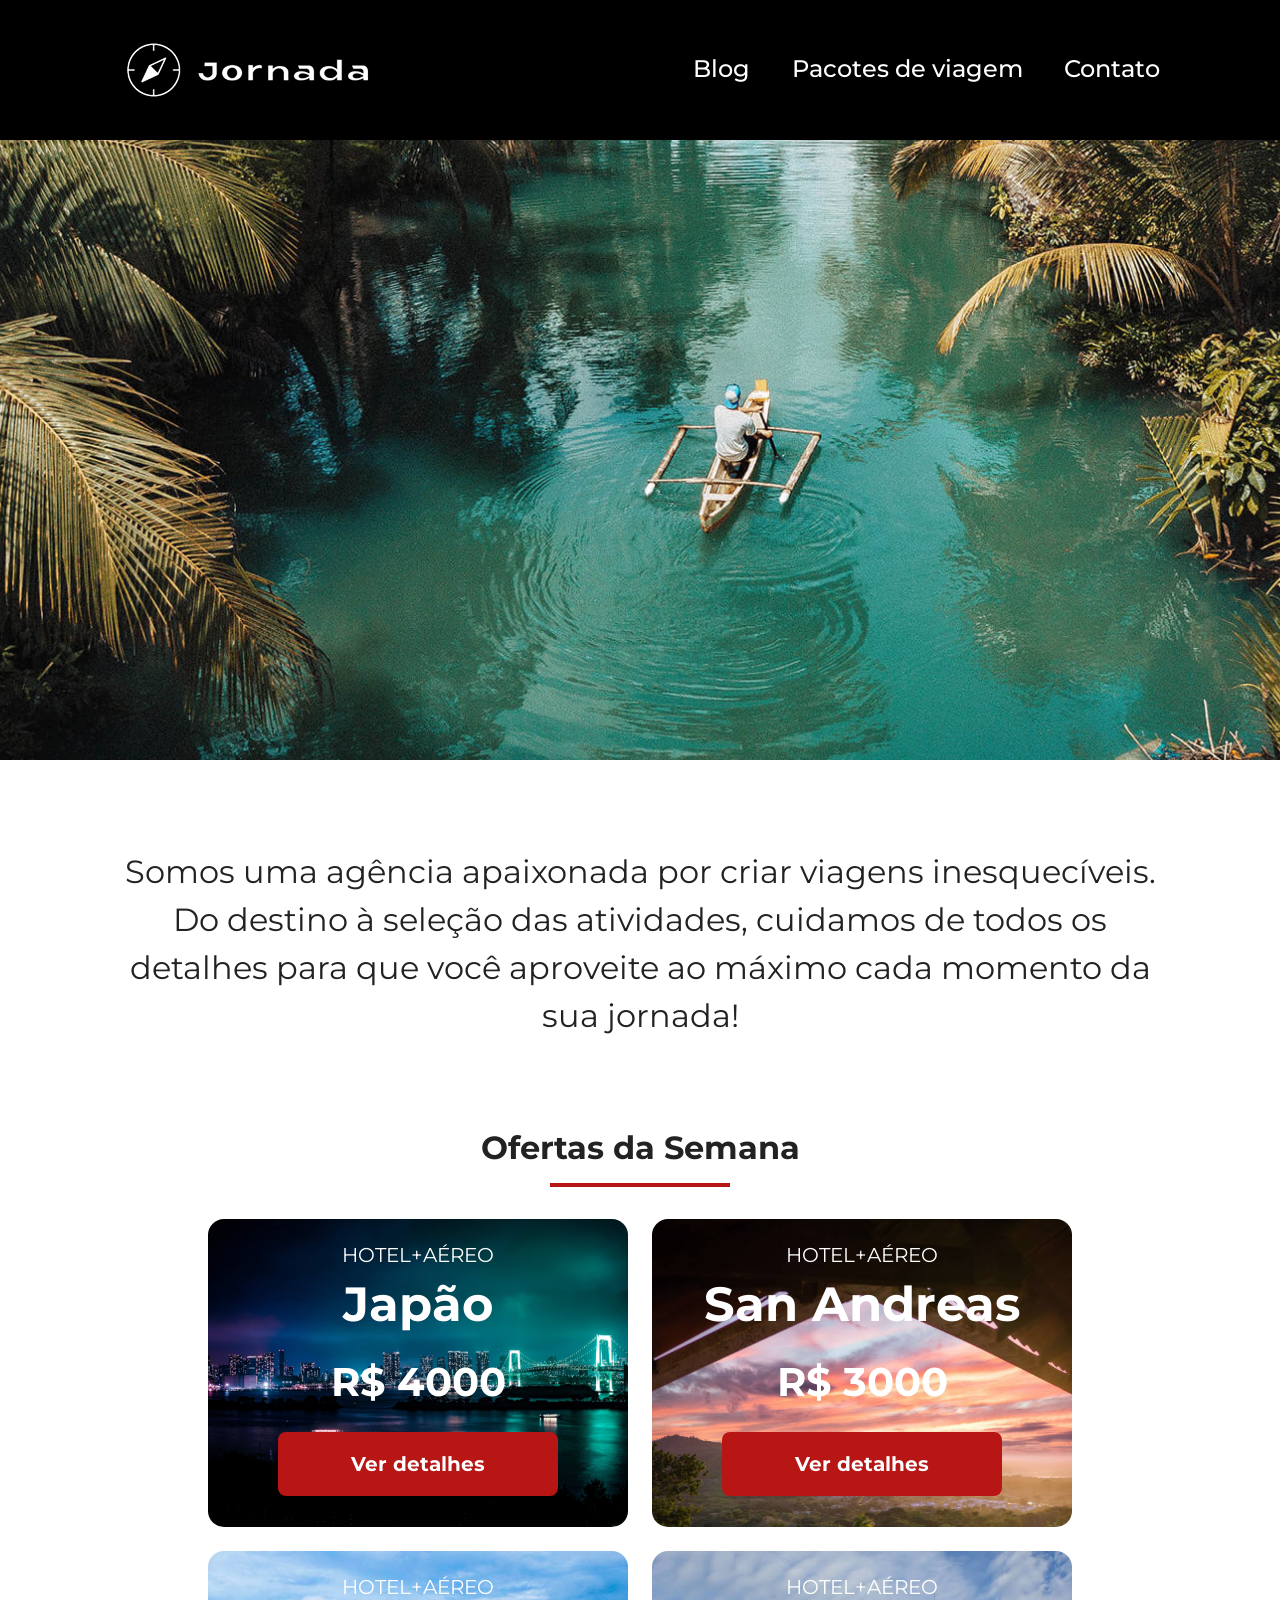
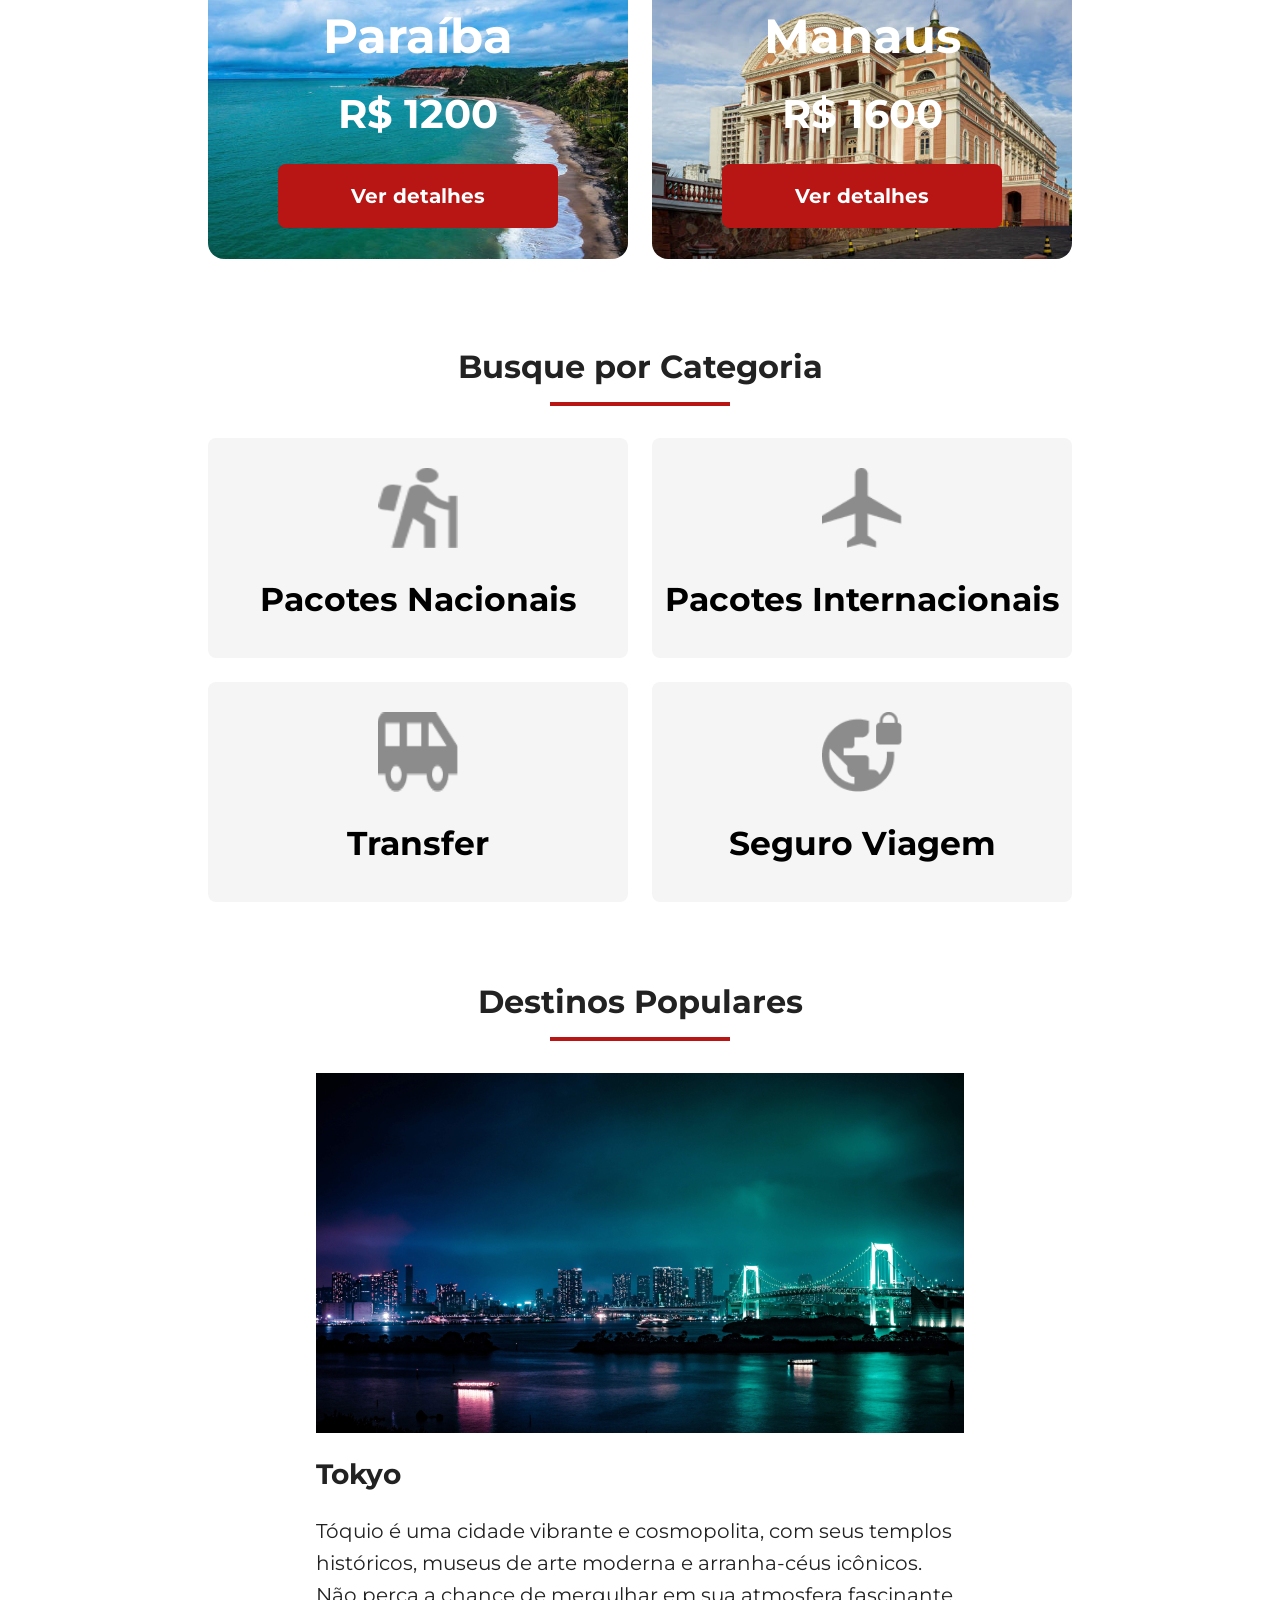
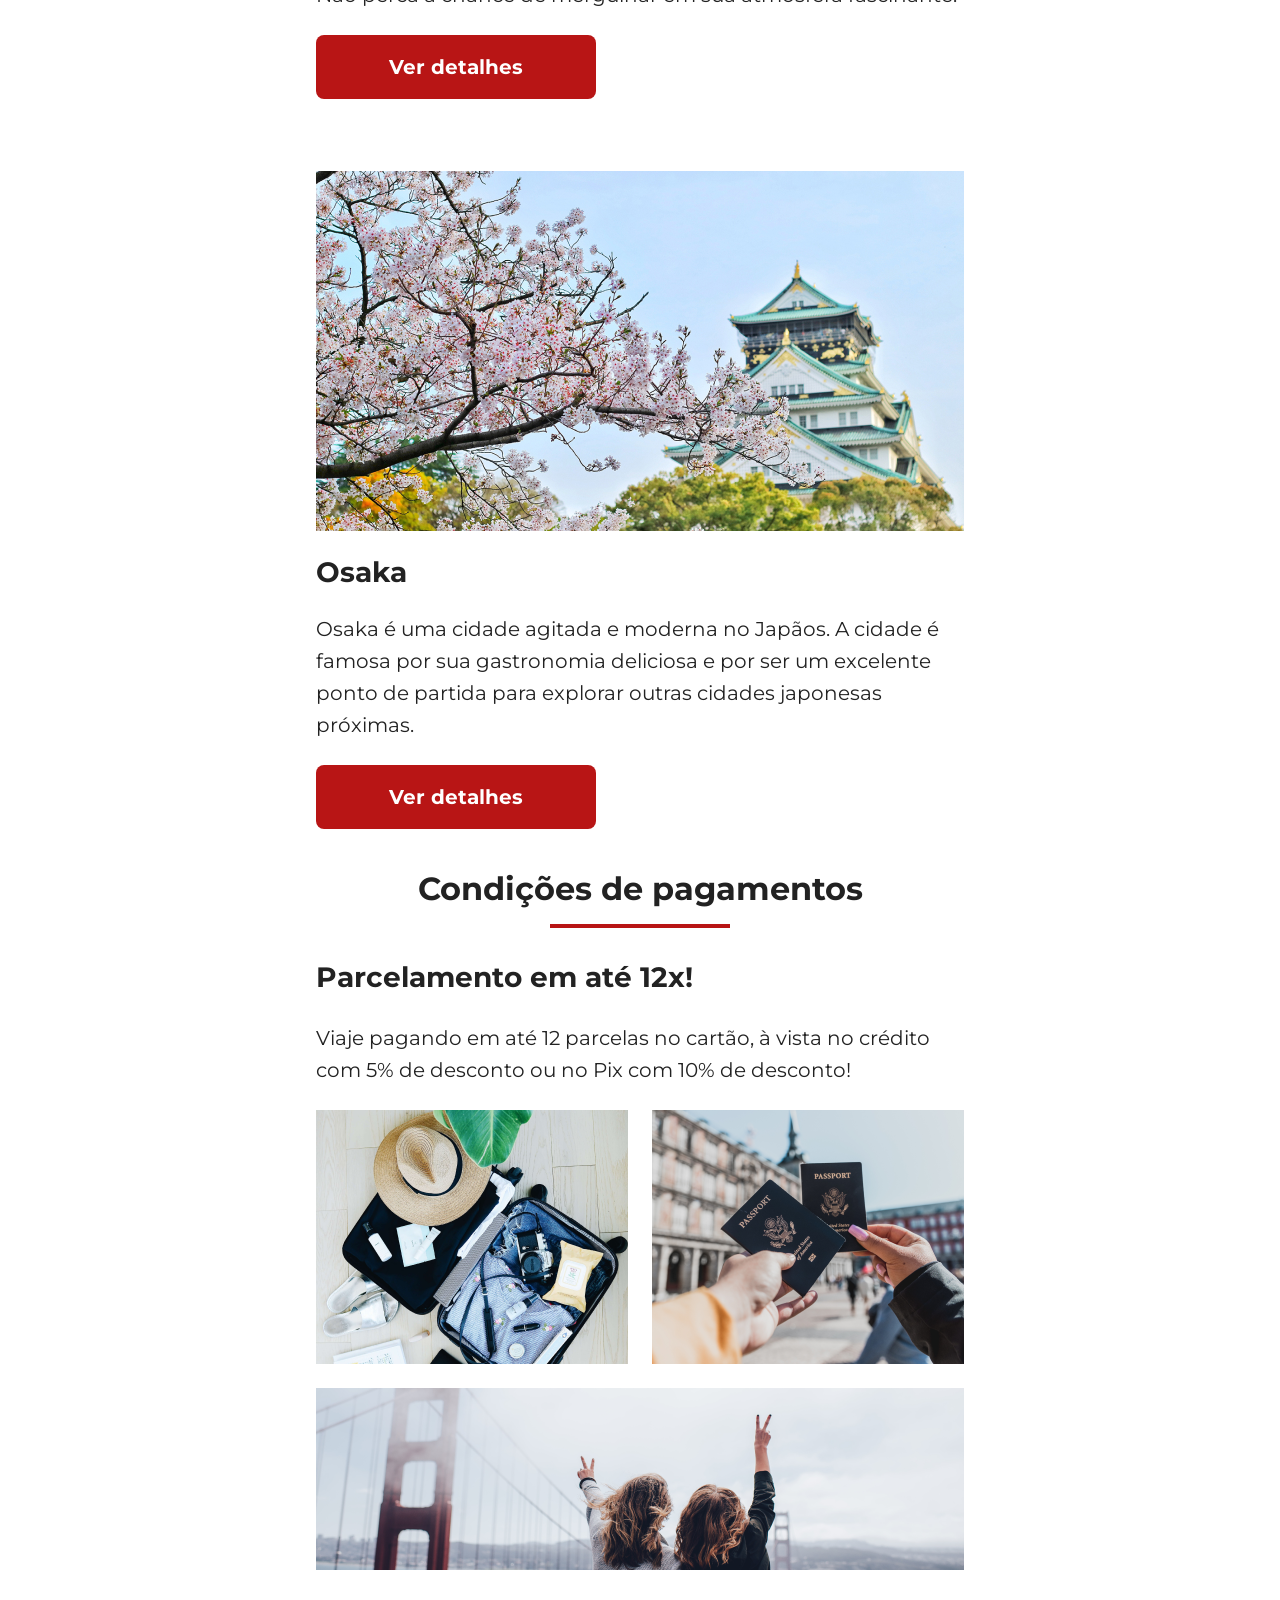
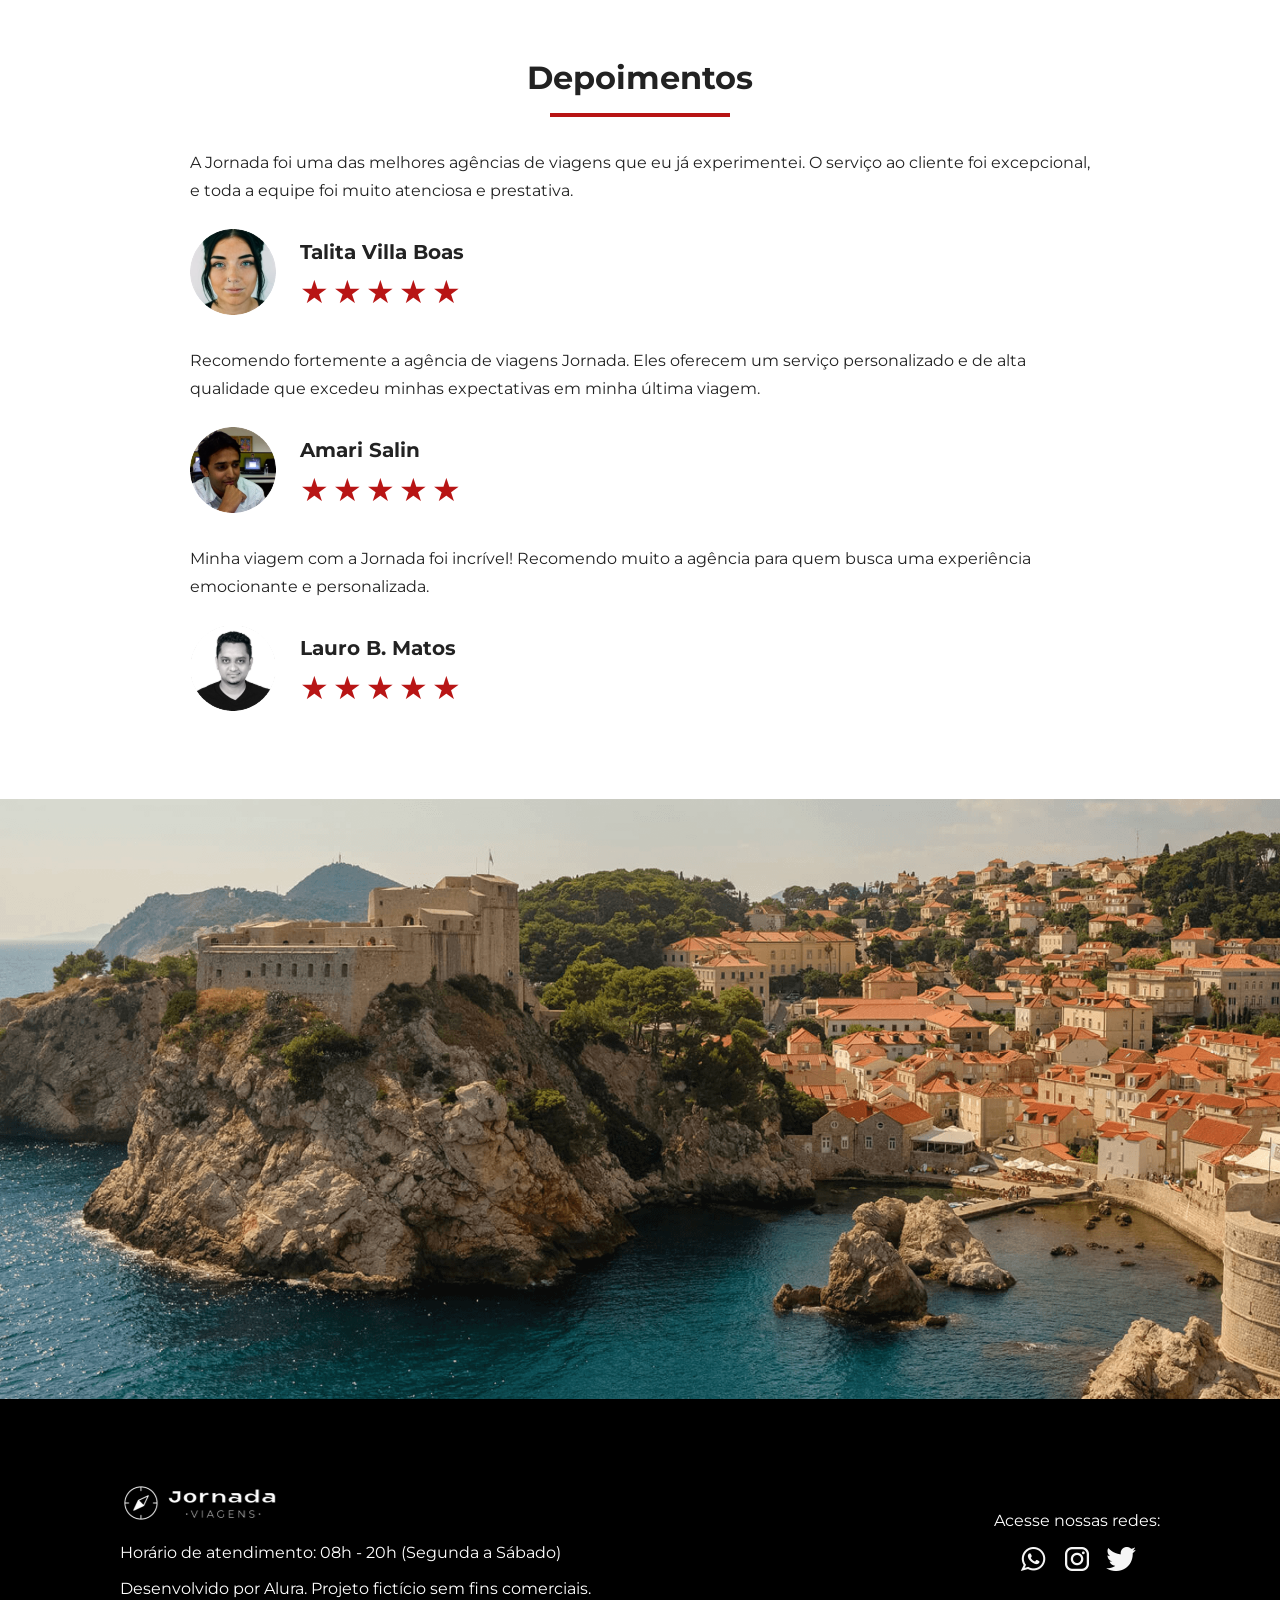
==== commit c92b349f: "finaliza o projeto" ====
--- a/index.html
+++ b/index.html
@@ -3,6 +3,13 @@
 <head>
     <meta charset="UTF-8">
     <meta name="viewport" content="width=device-width, initial-scale=1.0">
+    <meta name="title" content="Jornada Viagens">
+    <meta name="description" content="Jornada Viagens, um agência aaixonada por criar viagens inesquecíveis">
+    <meta name="image" content="https//natanaelnl.github.io/jornada-viagens/img/logo-branco-footer.png">
+    <meta name="type" content="website">
+    <meta name="url" content="https//natanaelnl.github.io/jornada-viagens">  
+
+    <link rel="icon" href="./favicon.png">
     <link rel="stylesheet" href="./css/style.css">
     <title>Jornada Viagens</title>
 </head>
@@ -21,181 +28,201 @@
             </nav>
         </div>
     </header>
-    <section class="hero">
-        <div class="hero-img"></div>
-        <h2>Somos uma agência apaixonada por criar viagens inesquecíveis. Do destino à seleção das atividades, cuidamos de todos os detalhes para que você aproveite ao máximo cada momento da sua jornada!</h2>
-    </section>
-    <section class="offers">
-        <div class="section-title">
-            <h2>Ofertas da Semana</h2>
-            <hr>
+    <main>
+        <section class="hero">
+            <div class="hero-img"></div>
+            <h2>Somos uma agência apaixonada por criar viagens inesquecíveis. Do destino à seleção das atividades, cuidamos de todos os detalhes para que você aproveite ao máximo cada momento da sua jornada!</h2>
+        </section>
+        <section class="offers">
+            <div class="section-title">
+                <h2>Ofertas da Semana</h2>
+                <hr>
+            </div>
+            <div class="offers-cards">
+                <article class="card japao">
+                    <header>
+                        <p>HOTEL+AÉREO</p>
+                        <h3>Japão <br> <span>R$ 4000</span></h3>
+                    </header>
+                    <footer>
+                        <a href="#" class="button">Ver detalhes</a>
+                    </footer>
+                </article>
+                <article class="card san-andreas">
+                    <header>
+                        <p>HOTEL+AÉREO</p>
+                        <h3>San Andreas<br> <span>R$ 3000</span></h3>
+                    </header>
+                    <footer>
+                        <a href="#" class="button">Ver detalhes</a>
+                    </footer>
+                </article>
+                <article class="card paraiba">
+                    <header>
+                        <p>HOTEL+AÉREO</p>
+                        <h3>Paraíba <br> <span>R$ 1200</span></h3>
+                    </header>
+                    <footer>
+                        <a href="#" class="button">Ver detalhes</a>
+                    </footer>
+                </article>
+                <article class="card manaus">
+                    <header>
+                        <p>HOTEL+AÉREO</p>
+                        <h3>Manaus <br> <span>R$ 1600</span></h3>
+                    </header>
+                    <footer>
+                        <a href="#" class="button">Ver detalhes</a>
+                    </footer>
+                </article>
+            </div>
+        </section>
+        <section class="categories">
+            <div class="section-title">
+                <h2>Busque por Categoria</h2>
+                <hr>
+            </div>
+            <section class="categories-container">
+                <div class="categories-cards">
+                    <a href="#" class="categories-links" target="_blank" title="Busque pela categoria Pacotes Nacionais"><img src="./img/icon-pacotes-nacionais.png" alt="Icone de um homem andando com uma mochila nas costas"> <h3>Pacotes Nacionais</h3></a>
+                </div>
+                <div class="categories-cards">
+                    <a href="#" class="categories-links" target="_blank" title="Busque pela categoria Pacotes Internacionais"><img src="./img/icon-pacotes-interacionais.png" alt="Icone de um avião"> <h3>Pacotes Internacionais</h3></a>
+                </div>
+                <div class="categories-cards">
+                    <a href="#" class="categories-links" target="_blank" title="Busque pela categoria Transfer"><img src="./img/icon-transfer.png" alt="Icone de uma van"> <h3>Transfer</h3></a>
+                </div>
+                <div class="categories-cards">
+                    <a href="#" class="categories-links" target="_blank" title="Busque pela categoria Seguro Viagem"><img src="./img/icon-seguro viagem.png" alt="Icone do planeta terra com um cadeado"> <h3>Seguro Viagem</h3></a>
+                </div>
+            </section>
+        </section>
+        <section class="destination">
+            <div class="section-title">
+                <h2>Destinos Populares</h2>
+                <hr>
+            </div>
+            <div class="destination-items">
+                <article class="item">
+                    <header>
+                        <div class="img-item tokyo"></div>
+                        <h3>Tokyo</h3>
+                        <p>Tóquio é uma cidade vibrante e cosmopolita, com seus templos históricos, museus de arte moderna e arranha-céus icônicos. Não perca a chance de mergulhar em sua atmosfera fascinante.</p>
+                    </header>
+                    <footer>
+                        <a href="#" class="button" target="_blank" title="Veja mais detalhes do destino Tokyo">Ver detalhes</a>
+                    </footer>
+                </article>
+                <article class="item">
+                    <header>
+                        <div class="img-item osaka"></div>
+                        <h3>Osaka</h3>
+                        <p>Osaka é uma cidade agitada e moderna no Japãos. A cidade é famosa por sua gastronomia deliciosa e por ser um excelente ponto de partida para explorar outras cidades japonesas próximas.</p>
+                    </header>
+                    <footer>
+                        <a href="#" class="button" target="_blank" title="Veja mais detalhes do destino Osaka">Ver detalhes</a>
+                    </footer>
+                </article>
+            </div>
+        </section>
+        <section class="payments">
+            <div class="section-title">
+                <h2>Condições de pagamentos</h2>
+                <hr>
+            </div>
+            <div class="text-content">
+                <h3 class="content-title">Parcelamento em até 12x!</h3>
+                <p class="content-text">Viaje pagando em até 12 parcelas no cartão, à vista no crédito com 5% de desconto ou no Pix com 10% de desconto! </p>
+            </div>
+            <div class="image-content">
+                <div class="image bag"></div>
+                <div class="image passport"></div>
+                <div class="image people"></div>
+            </div>
+        </section>
+        <section class="testimonials">
+            <div class="section-title">
+                <h2>Depoimentos</h2>
+                <hr>
+            </div>
+            <div class="testimonials-container">
+                <article>
+                    <header>
+                        <p>A Jornada foi uma das melhores agências de viagens que eu já experimentei. O serviço ao cliente foi excepcional, e toda a equipe foi muito atenciosa e prestativa.</p>
+                    </header>
+                    <footer>
+                        <img src="img/photo-talita.png" alt="Imagem de perfil da cliente Talita Villas Boas">
+                        <div class="profile-content">
+                            <h3>Talita Villa Boas</h3>
+                            <div class="rating">
+                                <span class="star">★</span>
+                                <span class="star">★</span>
+                                <span class="star">★</span>
+                                <span class="star">★</span>
+                                <span class="star">★</span>
+                            </div>
+                        </div>
+                    </footer>
+                </article>
+                <article>
+                    <header>
+                        <p>Recomendo fortemente a agência de viagens Jornada. Eles oferecem um serviço personalizado e de alta qualidade que excedeu minhas expectativas em minha última viagem.</p>
+                    </header>
+                    <footer>
+                        <img src="img/photo-amari.png" alt="Imagem de perfil da cliente Amari Salin">
+                        <div class="profile-content">
+                            <h3>Amari Salin</h3>
+                            <div class="rating">
+                                <span class="star">★</span>
+                                <span class="star">★</span>
+                                <span class="star">★</span>
+                                <span class="star">★</span>
+                                <span class="star">★</span>
+                            </div>
+                        </div>
+                    </footer>
+                </article>
+                <article>
+                    <header>
+                        <p>Minha viagem com a Jornada foi incrível! Recomendo muito a agência para quem busca uma experiência emocionante e personalizada.</p>
+                    </header>
+                    <footer>
+                        <img src="img/photo-lauro.png" alt="Imagem de perfil da cliente Lauro Matos">
+                        <div class="profile-content">
+                            <h3>Lauro B. Matos</h3>
+                            <div class="rating">
+                                <span class="star">★</span>
+                                <span class="star">★</span>
+                                <span class="star">★</span>
+                                <span class="star">★</span>
+                                <span class="star">★</span>
+                            </div>
+                        </div>
+                    </footer>
+                </article>
+            </div>
+        </section>
+        <section class="hero-before-footer">
+            <div class="hero-before-footer-img"></div>
+        </section> 
+    </main>
+    <footer class="footer-page">
+        <div class="footer-container">
+            <div class="footer-text">
+                <div class="img-logo-footer"></div>
+                <p>Horário de atendimento: 08h - 20h (Segunda a Sábado)</p>
+                <p>Desenvolvido por Alura. Projeto fictício sem fins comerciais.</p>
+            </div> 
+            <div class="redes-sociais">
+                <p>Acesse nossas redes:</p>
+                <div class="icons">
+                    <a href="#"><img src="./img/icon-whatsapp.png" title="Whatsapp" alt="Whatsapp" class="icon-redes-sociais"></a>
+                    <a href="#"><img src="./img/icon-instragam.png" title="Instagram" alt="Instagram" class="icon-redes-sociais"></a>
+                    <a href="#"><img src="./img/icon-twiter.png" title="Twiter" alt="Twiter" class="icon-redes-sociais"></a>
+                </div>
+            </div>
+                
         </div>
-        <div class="offers-cards">
-            <article class="card japao">
-                <header>
-                    <p>HOTEL+AÉREO</p>
-                    <h3>Japão <br> <span>R$ 4000</span></h3>
-                </header>
-                <footer>
-                    <a href="#" class="button">Ver detalhes</a>
-                </footer>
-            </article>
-            <article class="card san-andreas">
-                <header>
-                    <p>HOTEL+AÉREO</p>
-                    <h3>San Andreas<br> <span>R$ 3000</span></h3>
-                </header>
-                <footer>
-                    <a href="#" class="button">Ver detalhes</a>
-                </footer>
-            </article>
-            <article class="card paraiba">
-                <header>
-                    <p>HOTEL+AÉREO</p>
-                    <h3>Paraíba <br> <span>R$ 1200</span></h3>
-                </header>
-                <footer>
-                    <a href="#" class="button">Ver detalhes</a>
-                </footer>
-            </article>
-            <article class="card manaus">
-                <header>
-                    <p>HOTEL+AÉREO</p>
-                    <h3>Manaus <br> <span>R$ 1600</span></h3>
-                </header>
-                <footer>
-                    <a href="#" class="button">Ver detalhes</a>
-                </footer>
-            </article>
-        </div>
-    </section>
-    <section class="categories">
-        <div class="section-title">
-            <h2>Busque por Categoria</h2>
-            <hr>
-        </div>
-        <section class="categories-container">
-            <div class="categories-cards">
-                <a href="#" class="categories-links" target="_blank" title="Busque pela categoria Pacotes Nacionais"><img src="./img/icon-pacotes-nacionais.png" alt="Icone de um homem andando com uma mochila nas costas"> <h4>Pacotes Nacionais</h4></a>
-            </div>
-            <div class="categories-cards">
-                <a href="#" class="categories-links" target="_blank" title="Busque pela categoria Pacotes Internacionais"><img src="./img/icon-pacotes-interacionais.png" alt="Icone de um avião"> <h4>Pacotes Internacionais</h4></a>
-            </div>
-            <div class="categories-cards">
-                <a href="#" class="categories-links" target="_blank" title="Busque pela categoria Transfer"><img src="./img/icon-transfer.png" alt="Icone de uma van"> <h4>Transfer</h4></a>
-            </div>
-            <div class="categories-cards">
-                <a href="#" class="categories-links" target="_blank" title="Busque pela categoria Seguro Viagem"><img src="./img/icon-seguro viagem.png" alt="Icone do planeta terra com um cadeado"> <h4>Seguro Viagem</h4></a>
-            </div>
-        </section>
-    </section>
-    <section class="destination">
-        <div class="section-title">
-            <h2>Destinos Populares</h2>
-            <hr>
-        </div>
-        <div class="destination-items">
-            <article class="item">
-                <header>
-                    <div class="img-item tokyo"></div>
-                    <h4>Tokyo</h4>
-                    <p>Tóquio é uma cidade vibrante e cosmopolita, com seus templos históricos, museus de arte moderna e arranha-céus icônicos. Não perca a chance de mergulhar em sua atmosfera fascinante.</p>
-                </header>
-                <footer>
-                    <a href="#" class="button" target="_blank" title="Veja mais detalhes do destino Tokyo">Ver detalhes</a>
-                </footer>
-            </article>
-            <article class="item">
-                <header>
-                    <div class="img-item osaka"></div>
-                    <h4>Osaka</h4>
-                    <p>Osaka é uma cidade agitada e moderna no Japãos. A cidade é famosa por sua gastronomia deliciosa e por ser um excelente ponto de partida para explorar outras cidades japonesas próximas.</p>
-                </header>
-                <footer>
-                    <a href="#" class="button" target="_blank" title="Veja mais detalhes do destino Osaka">Ver detalhes</a>
-                </footer>
-            </article>
-        </div>
-    </section>
-    <section class="payments">
-        <div class="section-title">
-            <h2>Condições de pagamentos</h2>
-            <hr>
-        </div>
-        <div class="text-content">
-            <h3 class="content-title">Parcelamento em até 12x!</h3>
-            <p class="content-text">Viaje pagando em até 12 parcelas no cartão, à vista no crédito com 5% de desconto ou no Pix com 10% de desconto! </p>
-        </div>
-        <div class="image-content">
-            <div class="image bag"></div>
-            <div class="image passport"></div>
-            <div class="image people"></div>
-        </div>
-    </section>
-    <section class="testimonials">
-        <div class="section-title">
-            <h2>Depoimentos</h2>
-            <hr>
-        </div>
-        <div class="testimonials-container">
-            <article>
-                <header>
-                    <p>A Jornada foi uma das melhores agências de viagens que eu já experimentei. O serviço ao cliente foi excepcional, e toda a equipe foi muito atenciosa e prestativa.</p>
-                </header>
-                <footer>
-                    <img src="img/photo-talita.png" alt="Imagem de perfil da cliente Talita Villas Boas">
-                    <div class="profile-content">
-                        <h4>Talita Villa Boas</h4>
-                        <div class="rating">
-                            <span class="star">★</span>
-                            <span class="star">★</span>
-                            <span class="star">★</span>
-                            <span class="star">★</span>
-                            <span class="star">★</span>
-                        </div>
-                    </div>
-                </footer>
-            </article>
-            <article>
-                 <header>
-                    <p>Recomendo fortemente a agência de viagens Jornada. Eles oferecem um serviço personalizado e de alta qualidade que excedeu minhas expectativas em minha última viagem.</p>
-                </header>
-                <footer>
-                    <img src="img/photo-amari.png" alt="Imagem de perfil da cliente Amari Salin">
-                    <div class="profile-content">
-                        <h4>Amari Salin</h4>
-                        <div class="rating">
-                            <span class="star">★</span>
-                            <span class="star">★</span>
-                            <span class="star">★</span>
-                            <span class="star">★</span>
-                            <span class="star">★</span>
-                        </div>
-                    </div>
-                </footer>
-            </article>
-            <article>
-                 <header>
-                    <p>Minha viagem com a Jornada foi incrível! Recomendo muito a agência para quem busca uma experiência emocionante e personalizada.</p>
-                </header>
-                <footer>
-                    <img src="img/photo-lauro.png" alt="Imagem de perfil da cliente Lauro Matos">
-                    <div class="profile-content">
-                        <h4>Lauro B. Matos</h4>
-                        <div class="rating">
-                            <span class="star">★</span>
-                            <span class="star">★</span>
-                            <span class="star">★</span>
-                            <span class="star">★</span>
-                            <span class="star">★</span>
-                        </div>
-                    </div>
-                </footer>
-            </article>
-        </div>
-    </section>
-    <section class="hero-before-footer">
-        <div class="hero-before-footer-img"></div>
-    </section>
+    </footer>
 </body>
 </html>
--- a/css/style.css
+++ b/css/style.css
@@ -6,4 +6,5 @@
 @import url(desination.css);
 @import url(payments.css);
 @import url(testimonials.css);
-@import url(hero-before-footer.css);+@import url(hero-before-footer.css);
+@import url(footer.css);
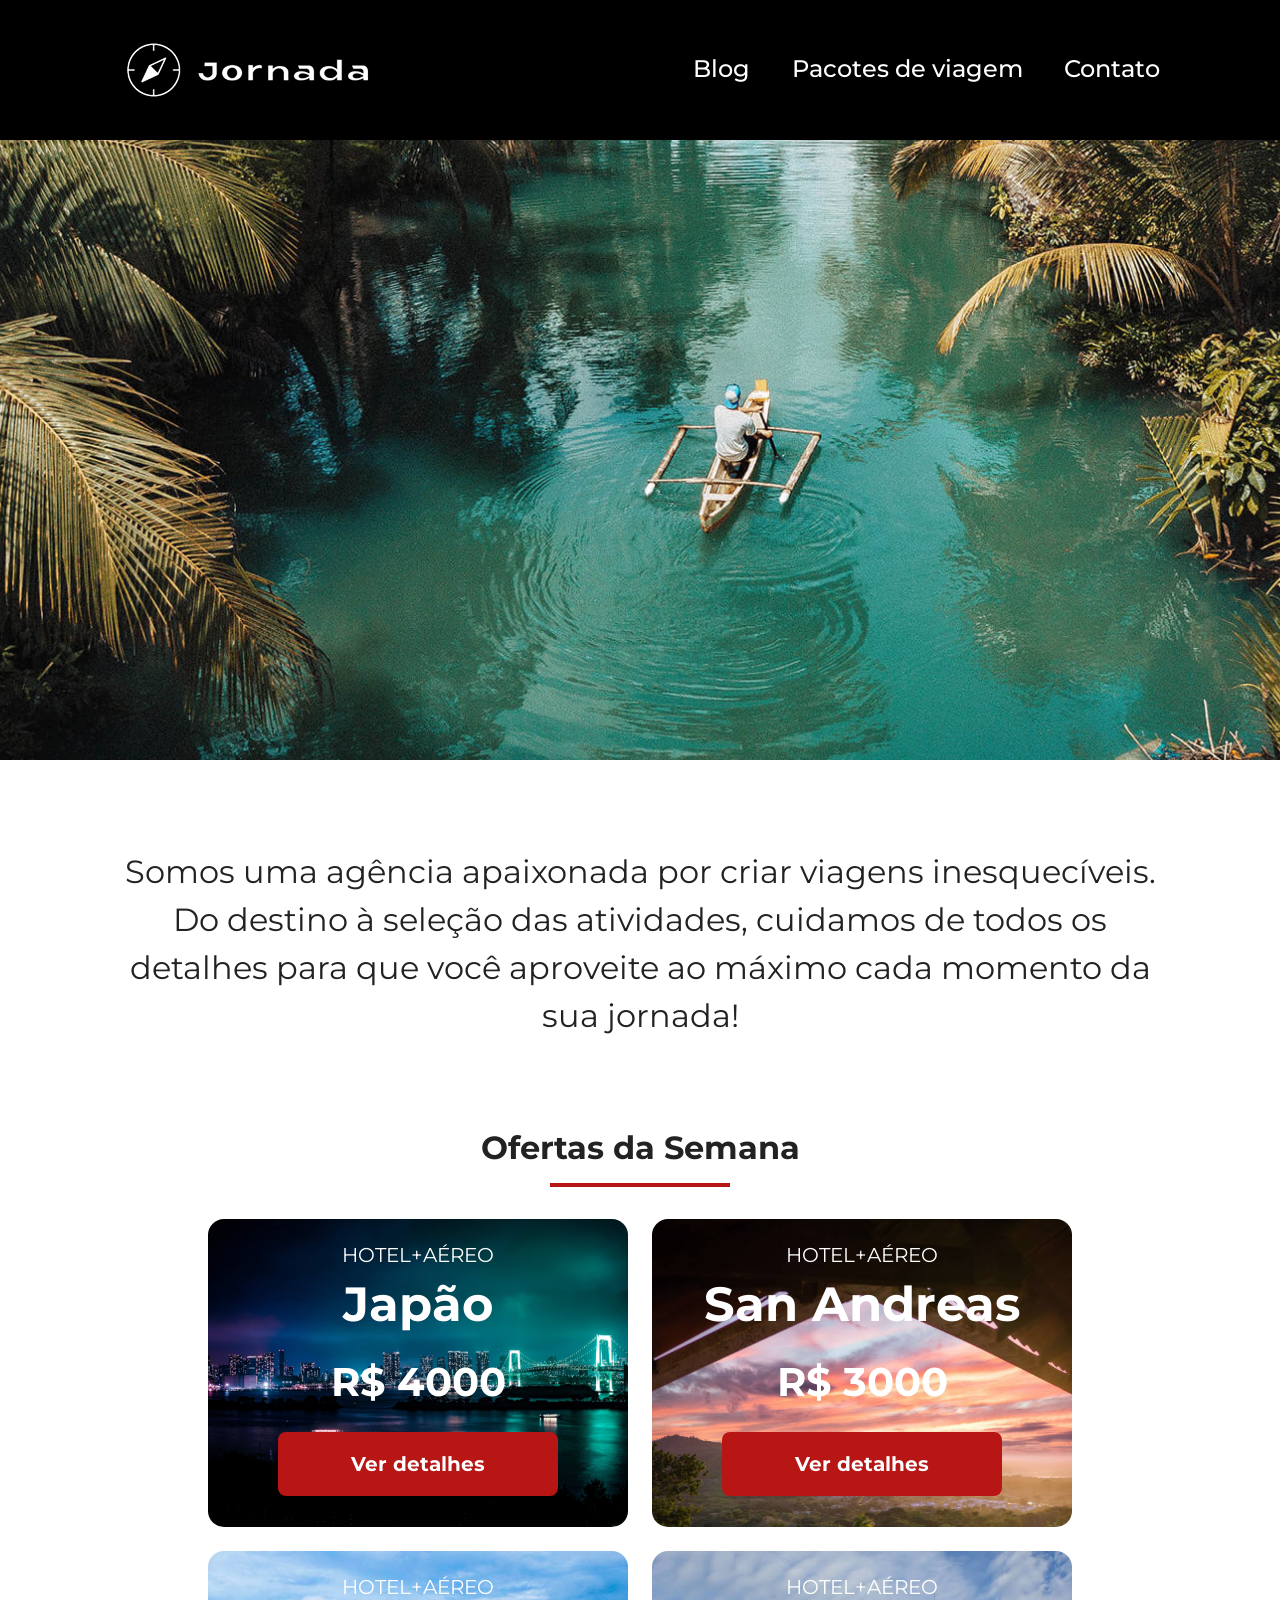
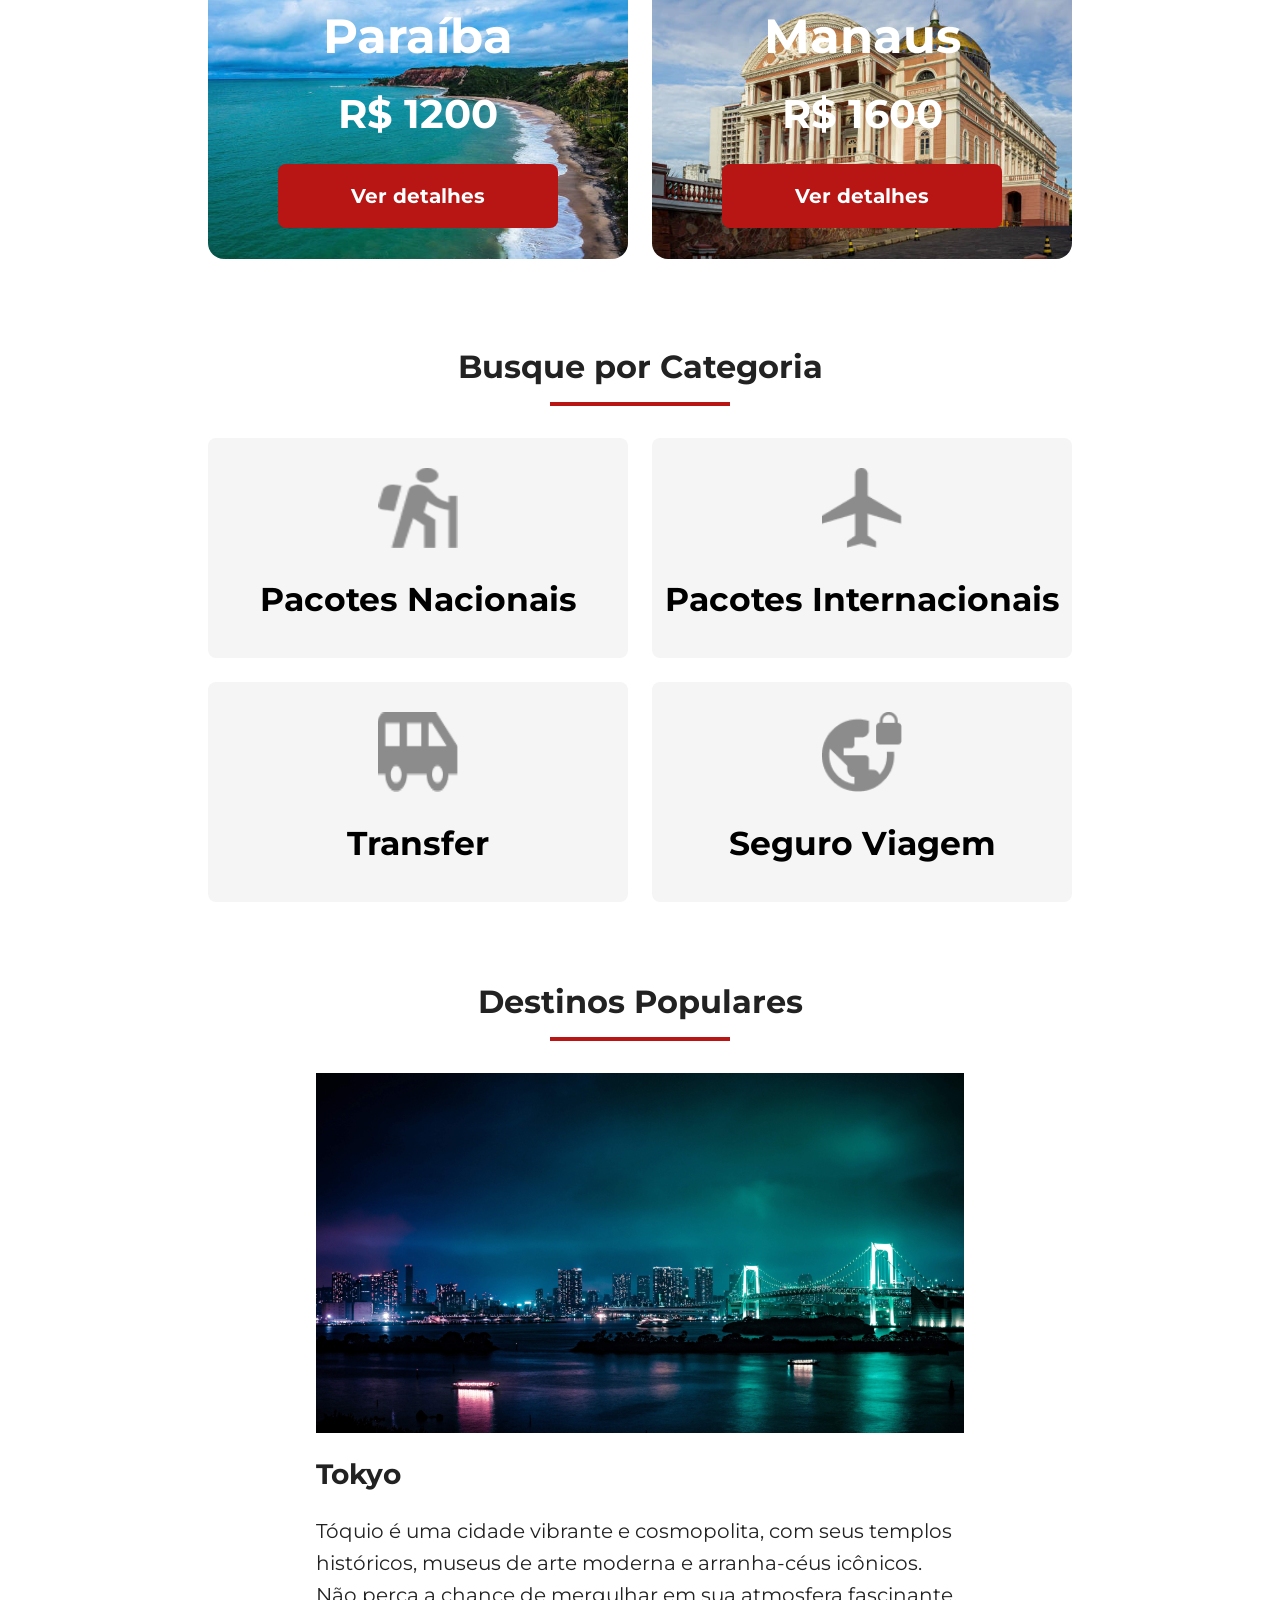
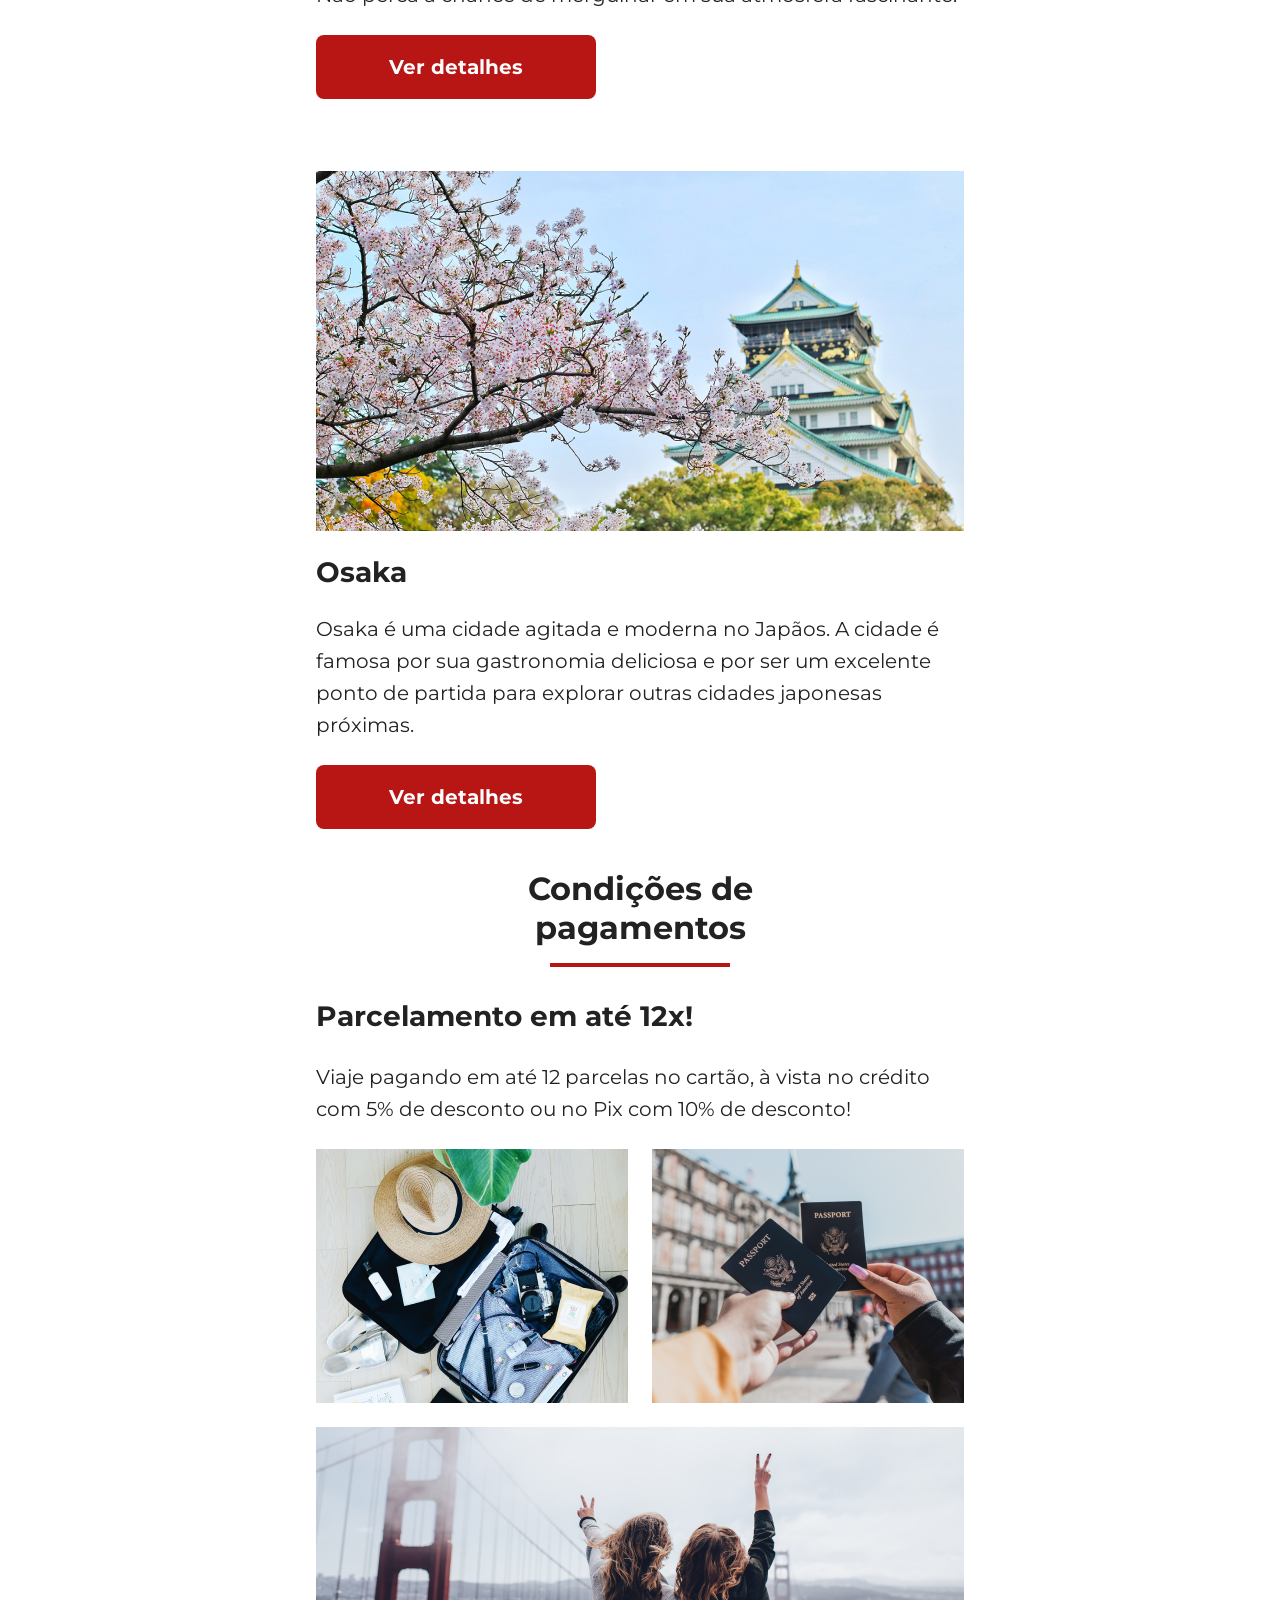
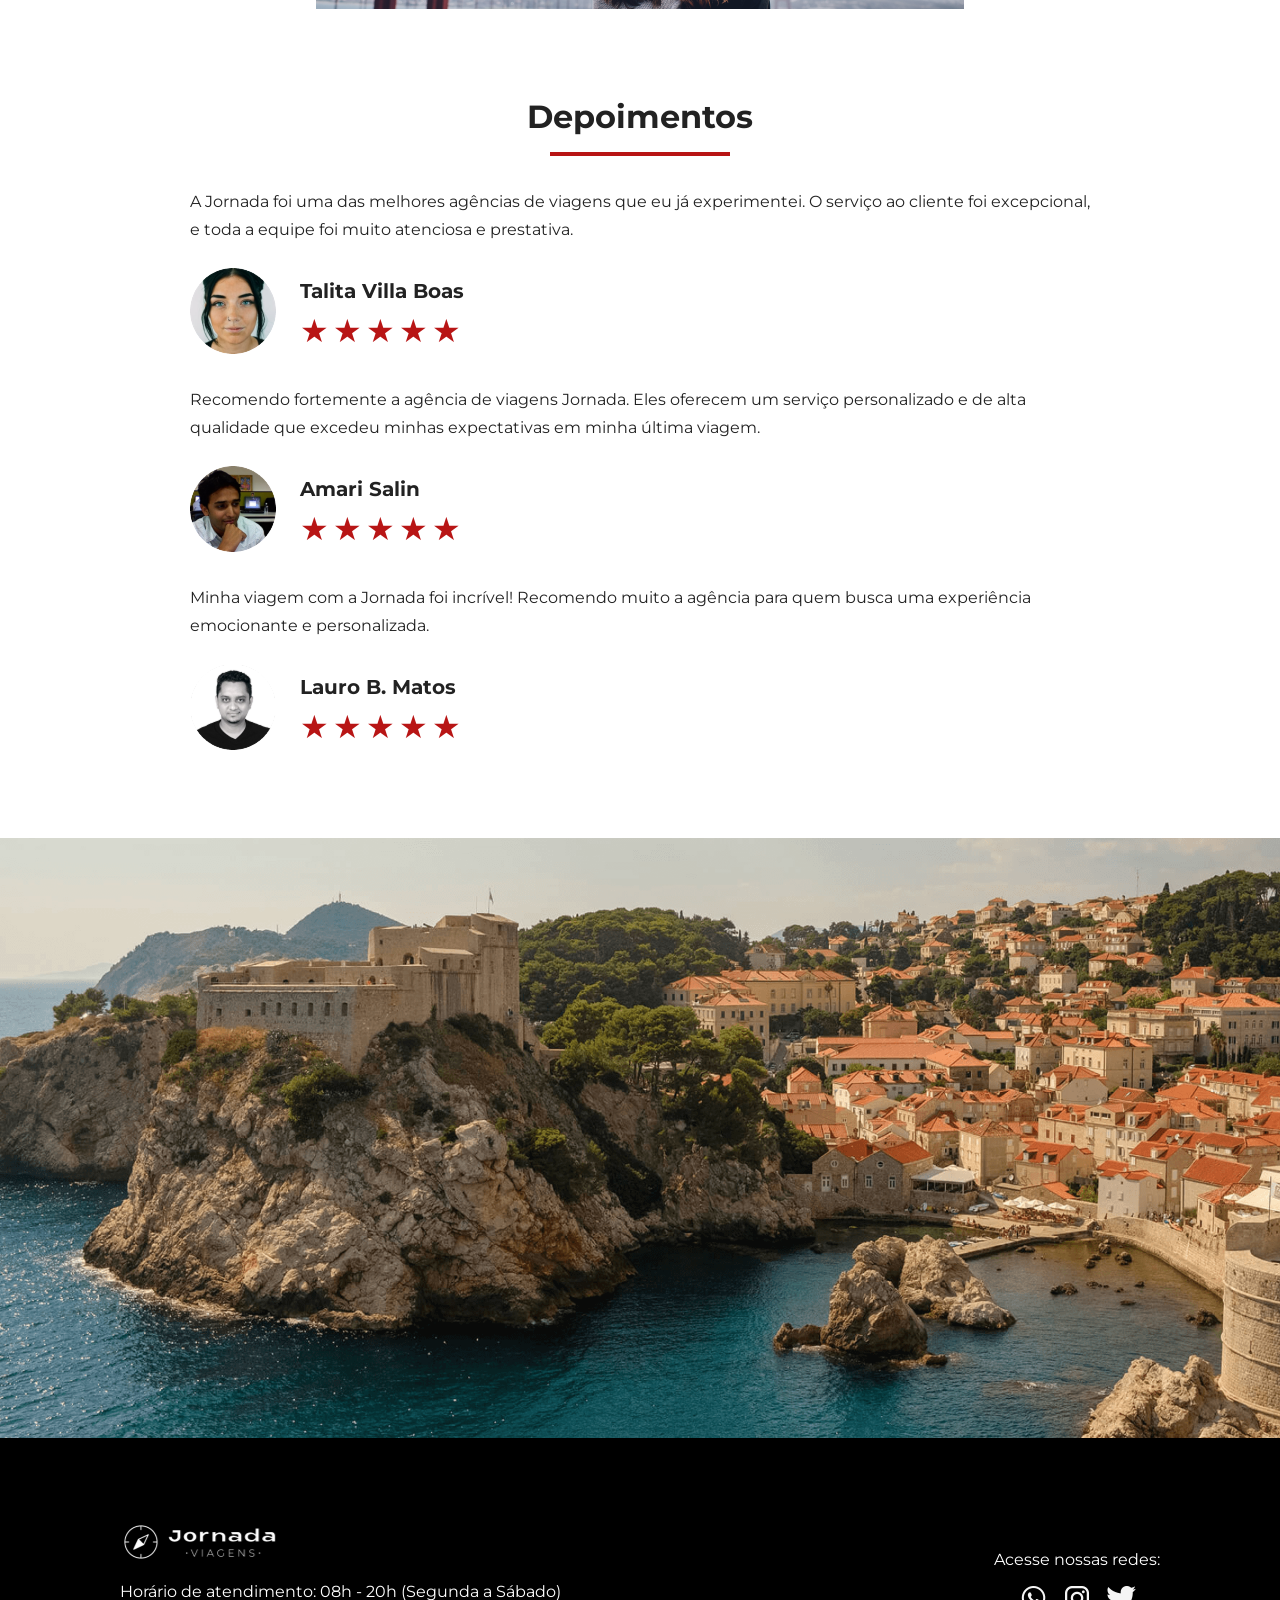
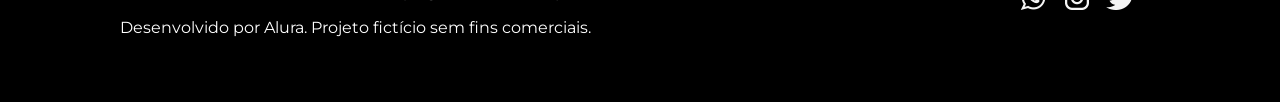
==== commit f3a92fe8: "adiciona a sessao de depoimentos" ====
--- a/index.html
+++ b/index.html
@@ -169,7 +169,7 @@
                         <p>Recomendo fortemente a agência de viagens Jornada. Eles oferecem um serviço personalizado e de alta qualidade que excedeu minhas expectativas em minha última viagem.</p>
                     </header>
                     <footer>
-                        <img src="img/photo-amari.png" alt="Imagem de perfil da cliente Amari Salin">
+                        <img src="img/photo-amari.png" alt="Imagem de perfil do cliente Amari Salin">
                         <div class="profile-content">
                             <h3>Amari Salin</h3>
                             <div class="rating">
@@ -187,7 +187,7 @@
                         <p>Minha viagem com a Jornada foi incrível! Recomendo muito a agência para quem busca uma experiência emocionante e personalizada.</p>
                     </header>
                     <footer>
-                        <img src="img/photo-lauro.png" alt="Imagem de perfil da cliente Lauro Matos">
+                        <img src="img/photo-lauro.png" alt="Imagem de perfil do cliente Lauro Matos">
                         <div class="profile-content">
                             <h3>Lauro B. Matos</h3>
                             <div class="rating">
--- a/css/style.css
+++ b/css/style.css
@@ -7,4 +7,5 @@
 @import url(payments.css);
 @import url(testimonials.css);
 @import url(hero-before-footer.css);
-@import url(footer.css);+@import url(footer.css);
+@import url(pacotes.css);
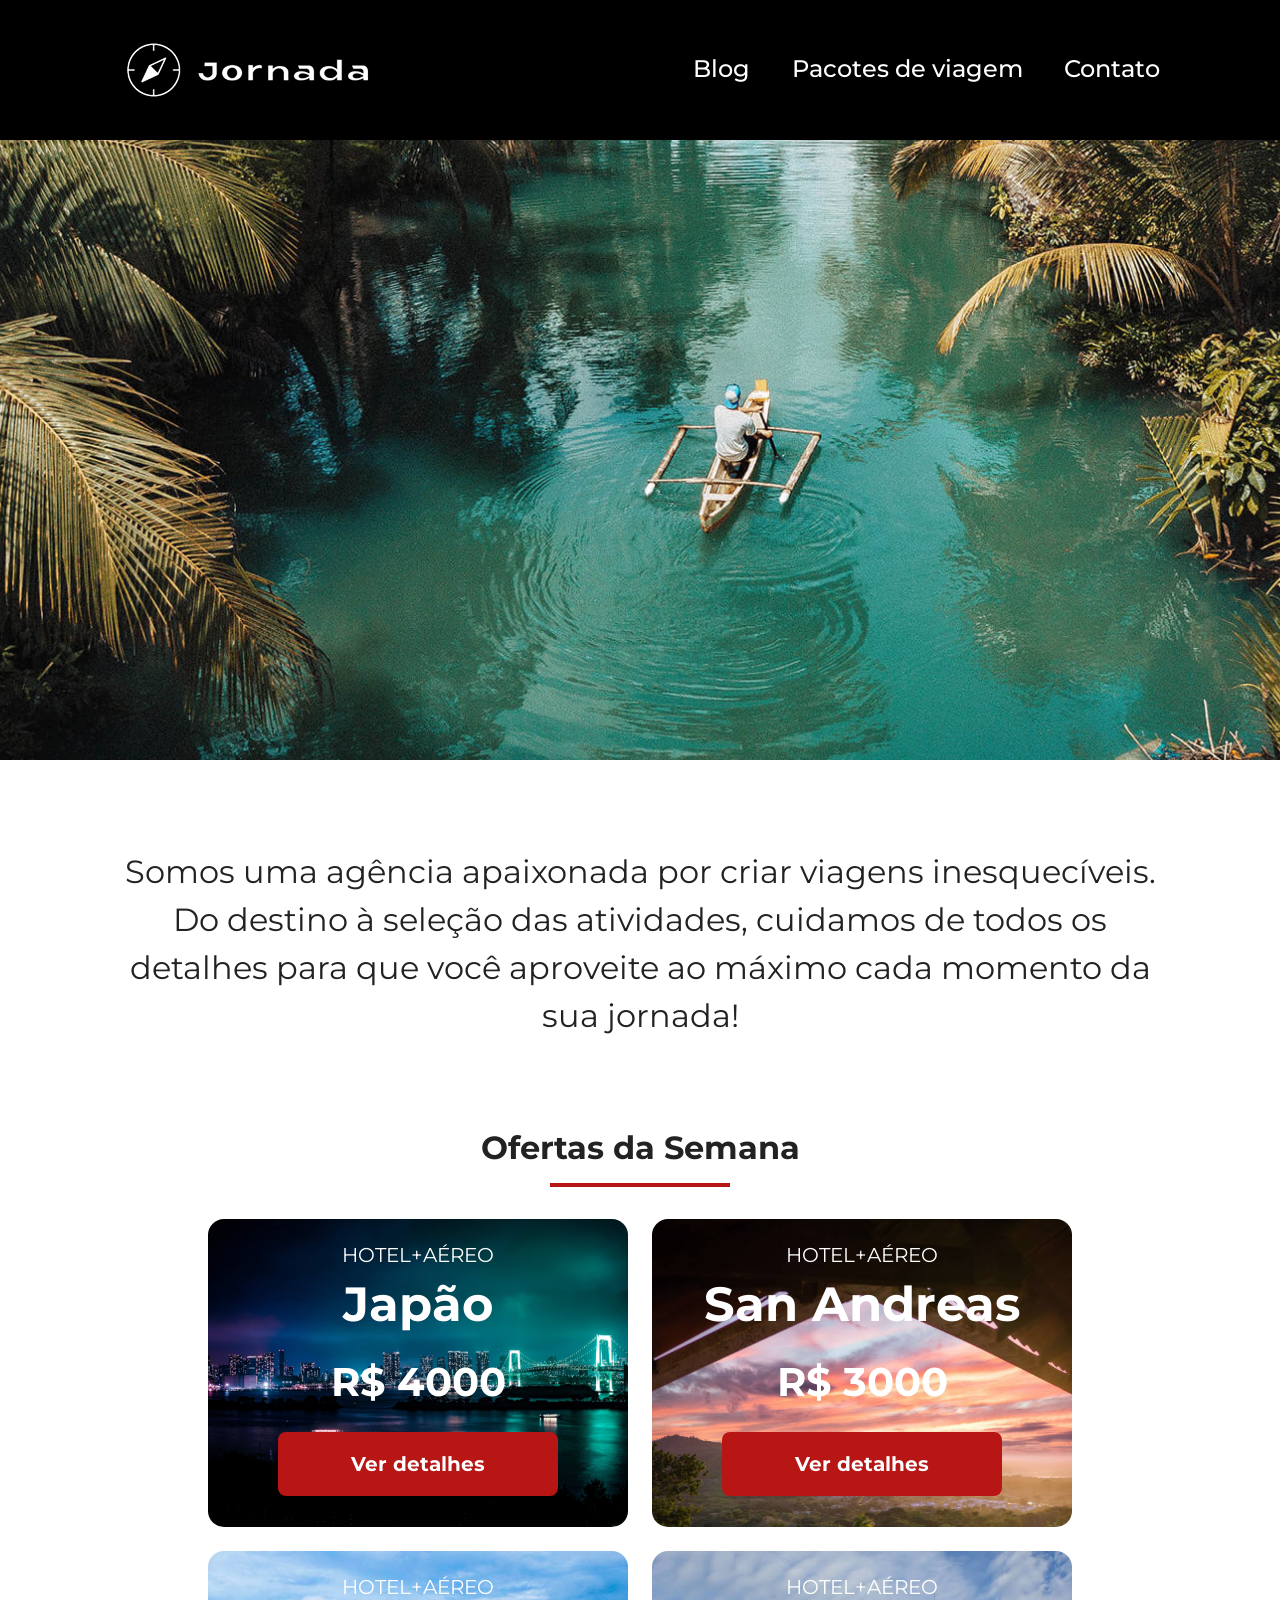
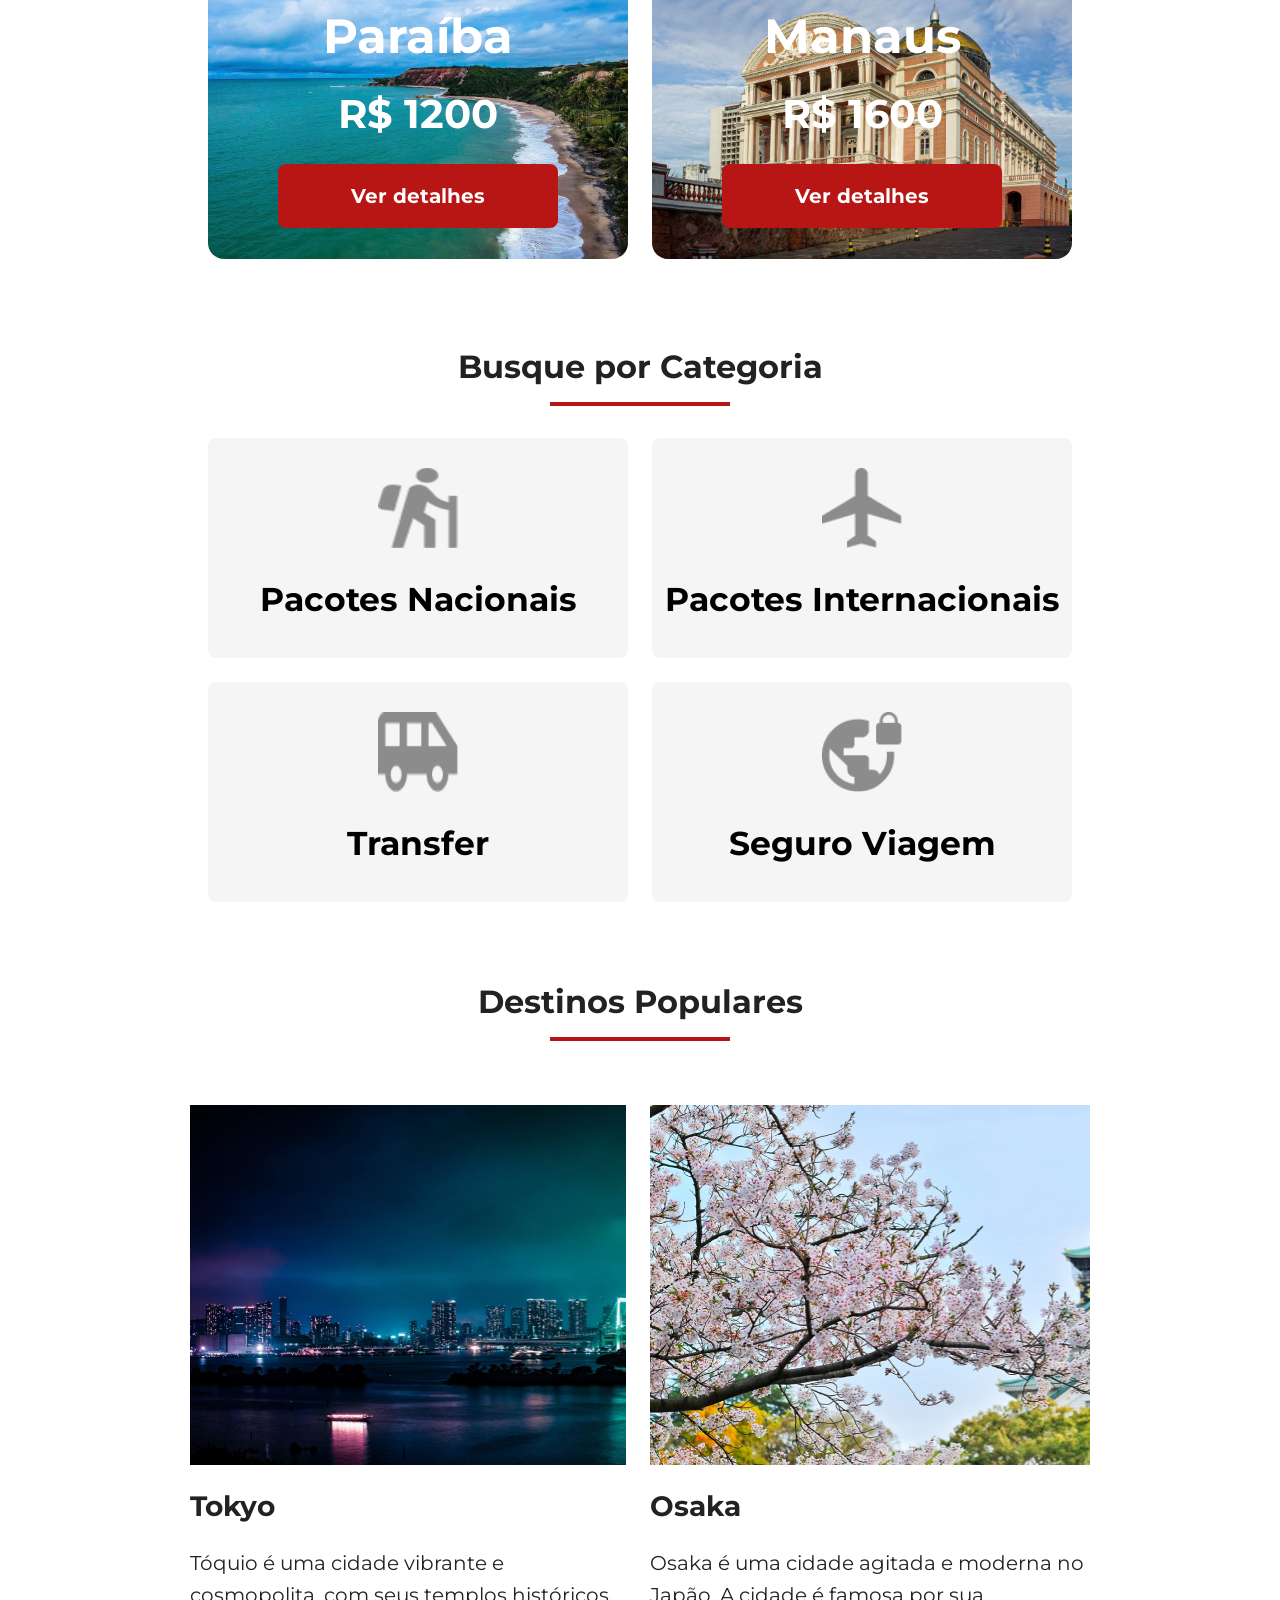
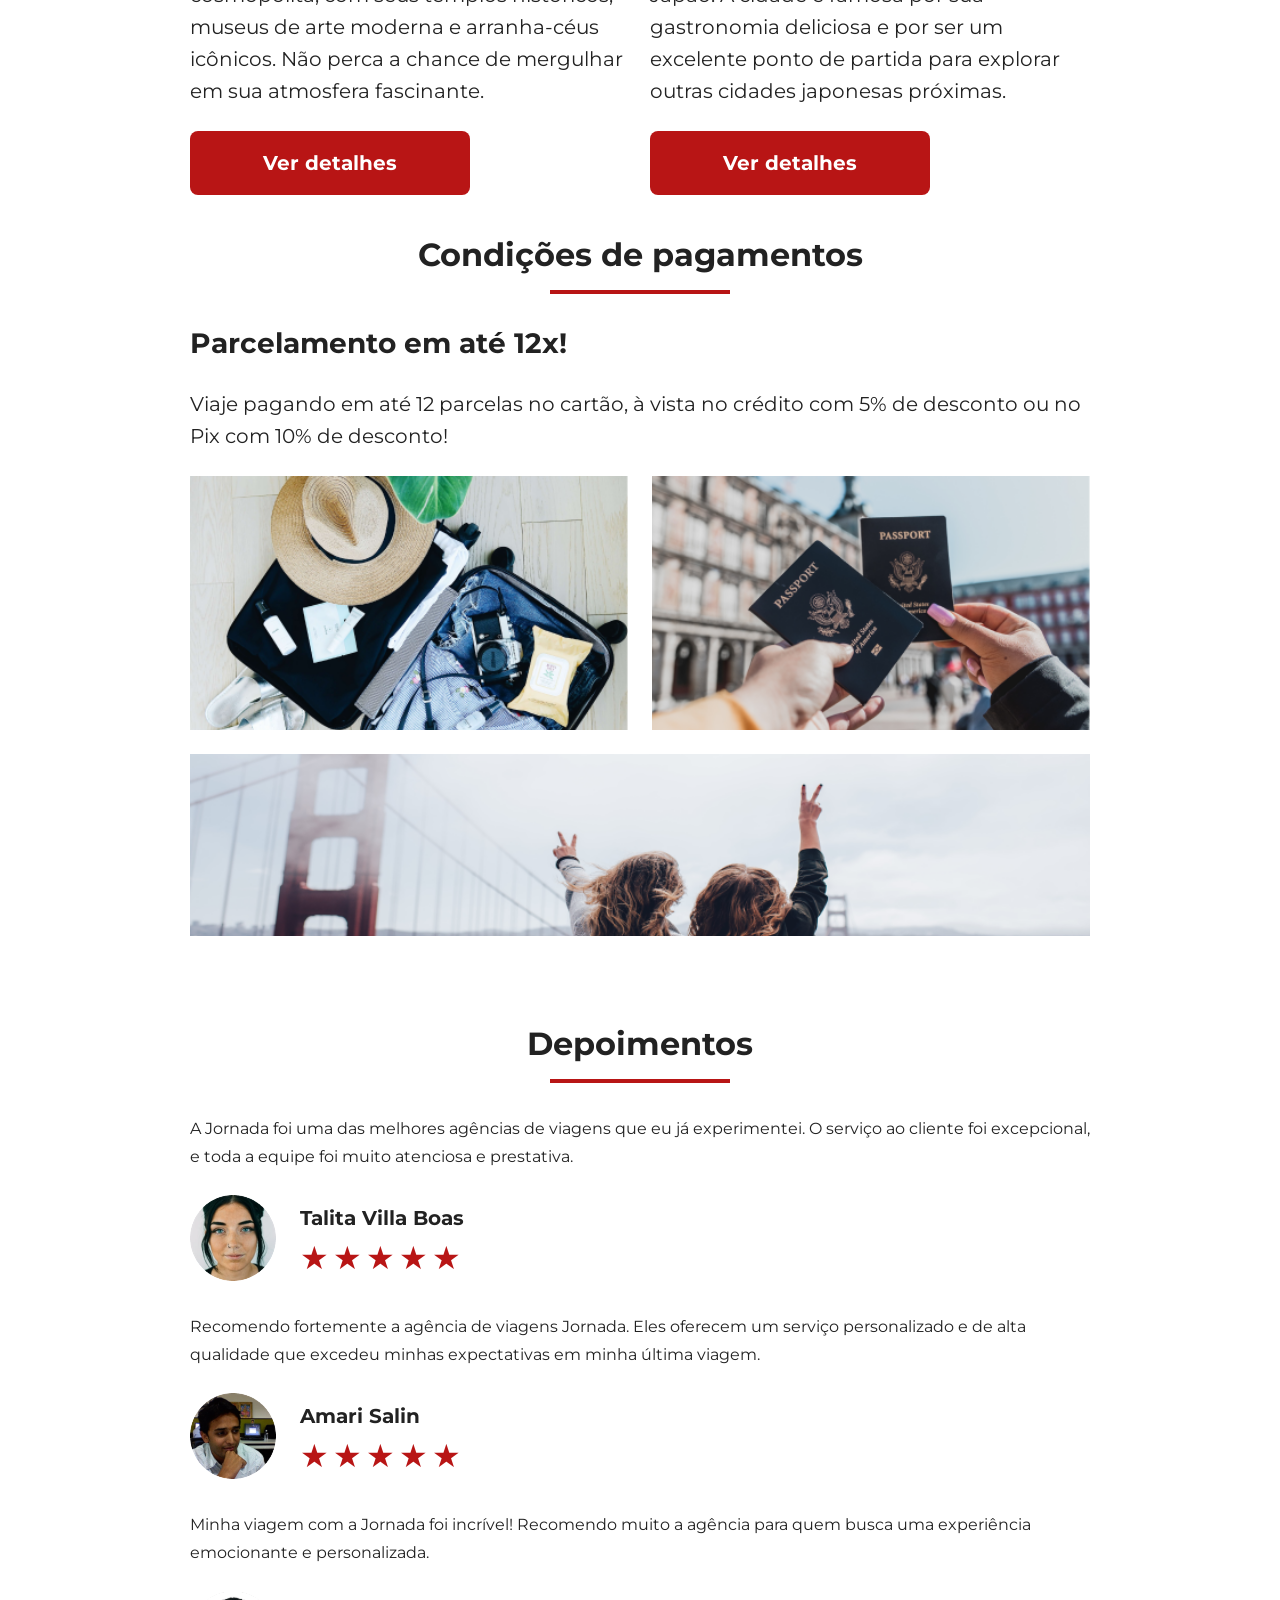
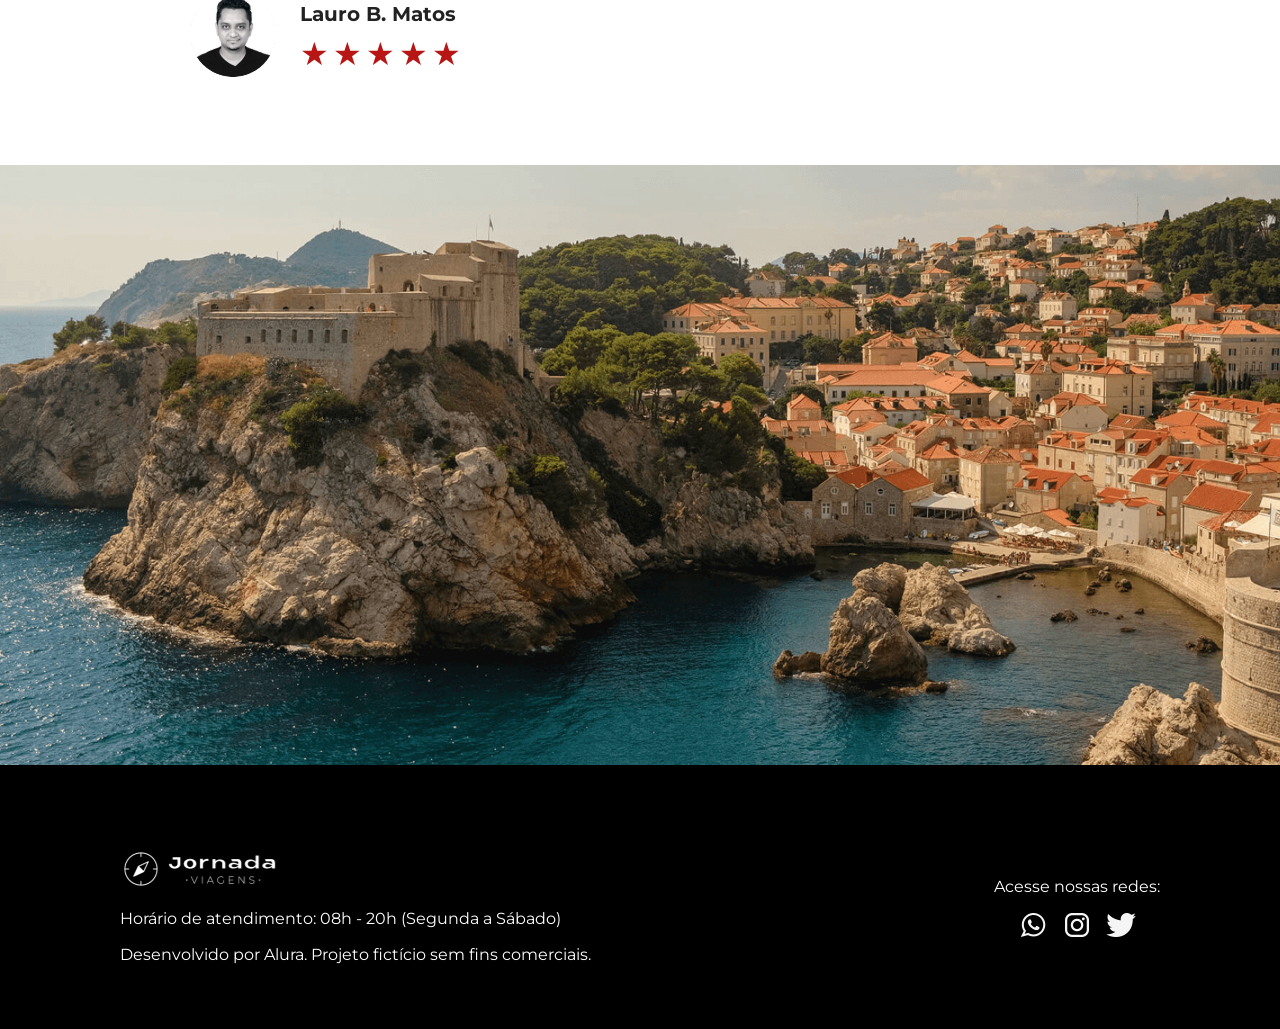
==== commit 8fccf765: "resolve bug da responsividade 1024px e ajusta html" ====
--- a/index.html
+++ b/index.html
@@ -45,7 +45,7 @@
                         <h3>Japão <br> <span>R$ 4000</span></h3>
                     </header>
                     <footer>
-                        <a href="#" class="button">Ver detalhes</a>
+                        <a href="pacotes.html" class="button">Ver detalhes</a>
                     </footer>
                 </article>
                 <article class="card san-andreas">
@@ -117,7 +117,7 @@
                     <header>
                         <div class="img-item osaka"></div>
                         <h3>Osaka</h3>
-                        <p>Osaka é uma cidade agitada e moderna no Japãos. A cidade é famosa por sua gastronomia deliciosa e por ser um excelente ponto de partida para explorar outras cidades japonesas próximas.</p>
+                        <p>Osaka é uma cidade agitada e moderna no Japão. A cidade é famosa por sua gastronomia deliciosa e por ser um excelente ponto de partida para explorar outras cidades japonesas próximas.</p>
                     </header>
                     <footer>
                         <a href="#" class="button" target="_blank" title="Veja mais detalhes do destino Osaka">Ver detalhes</a>
